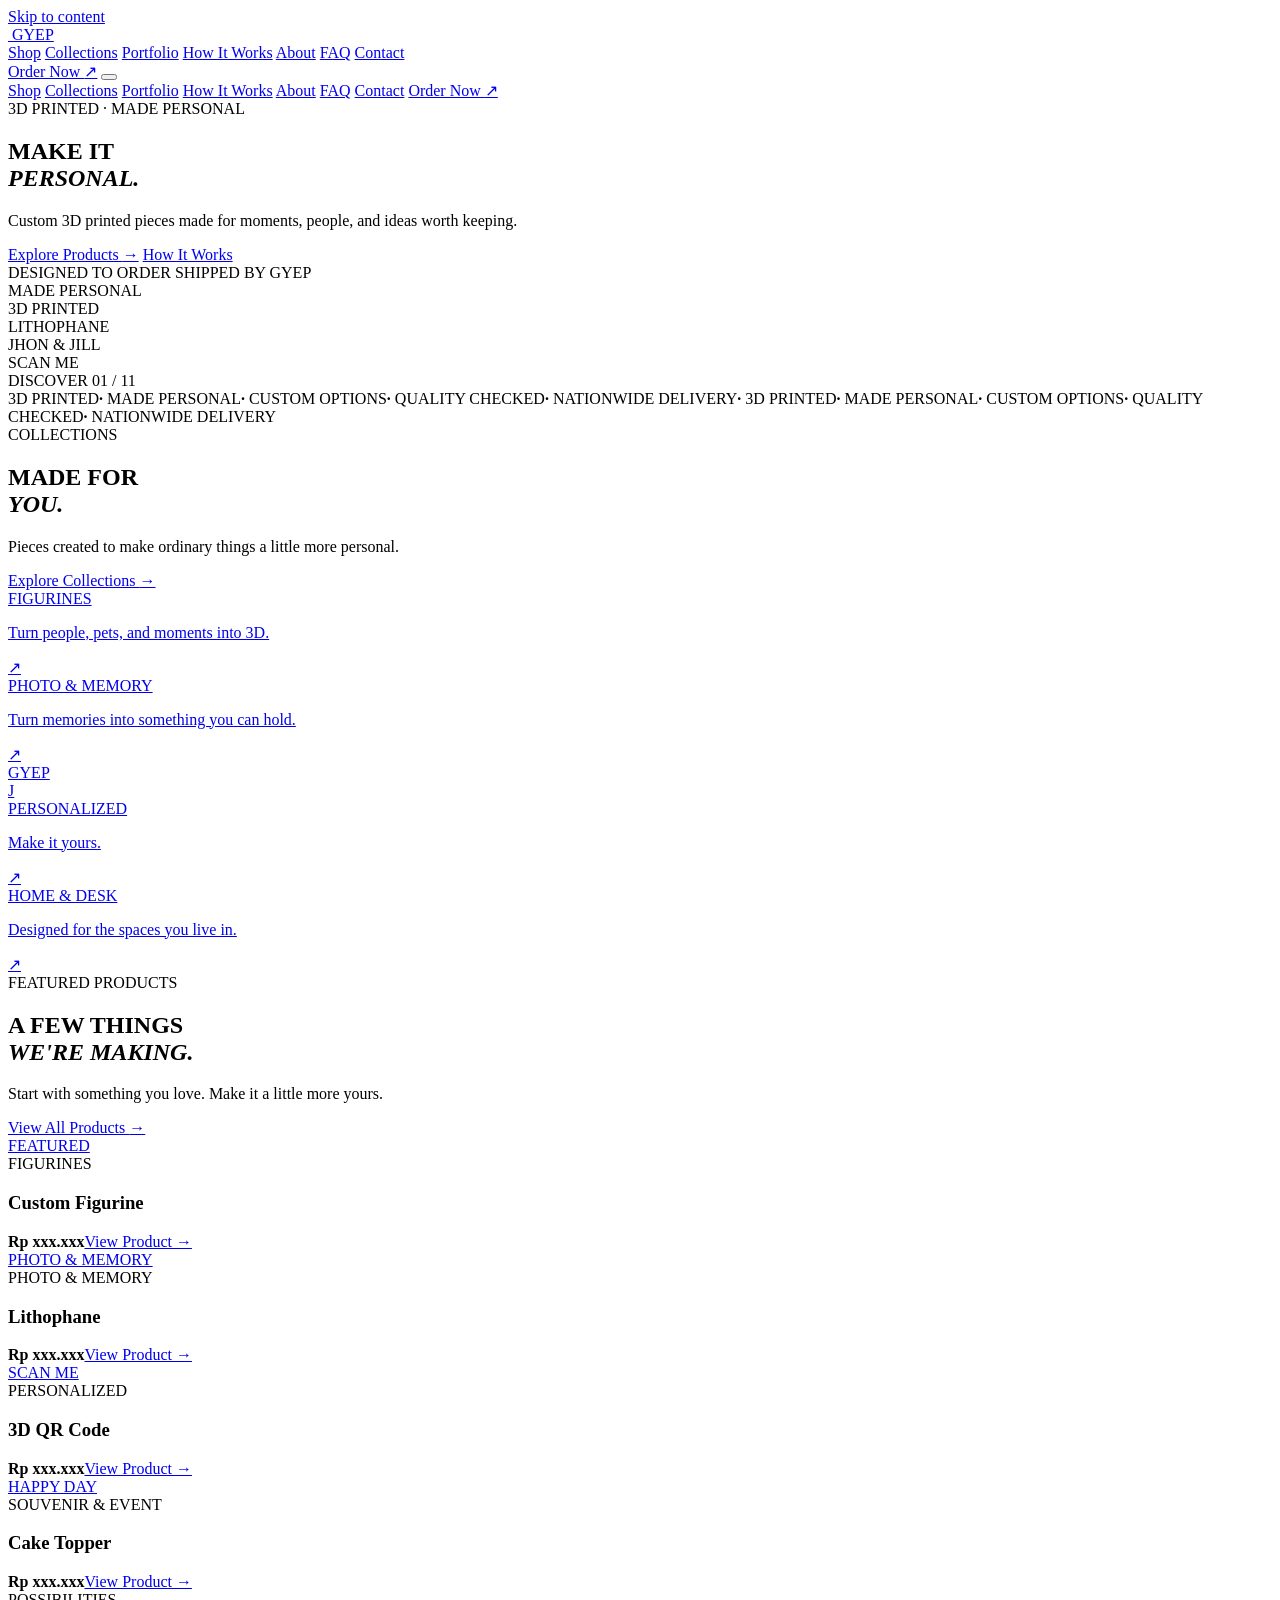
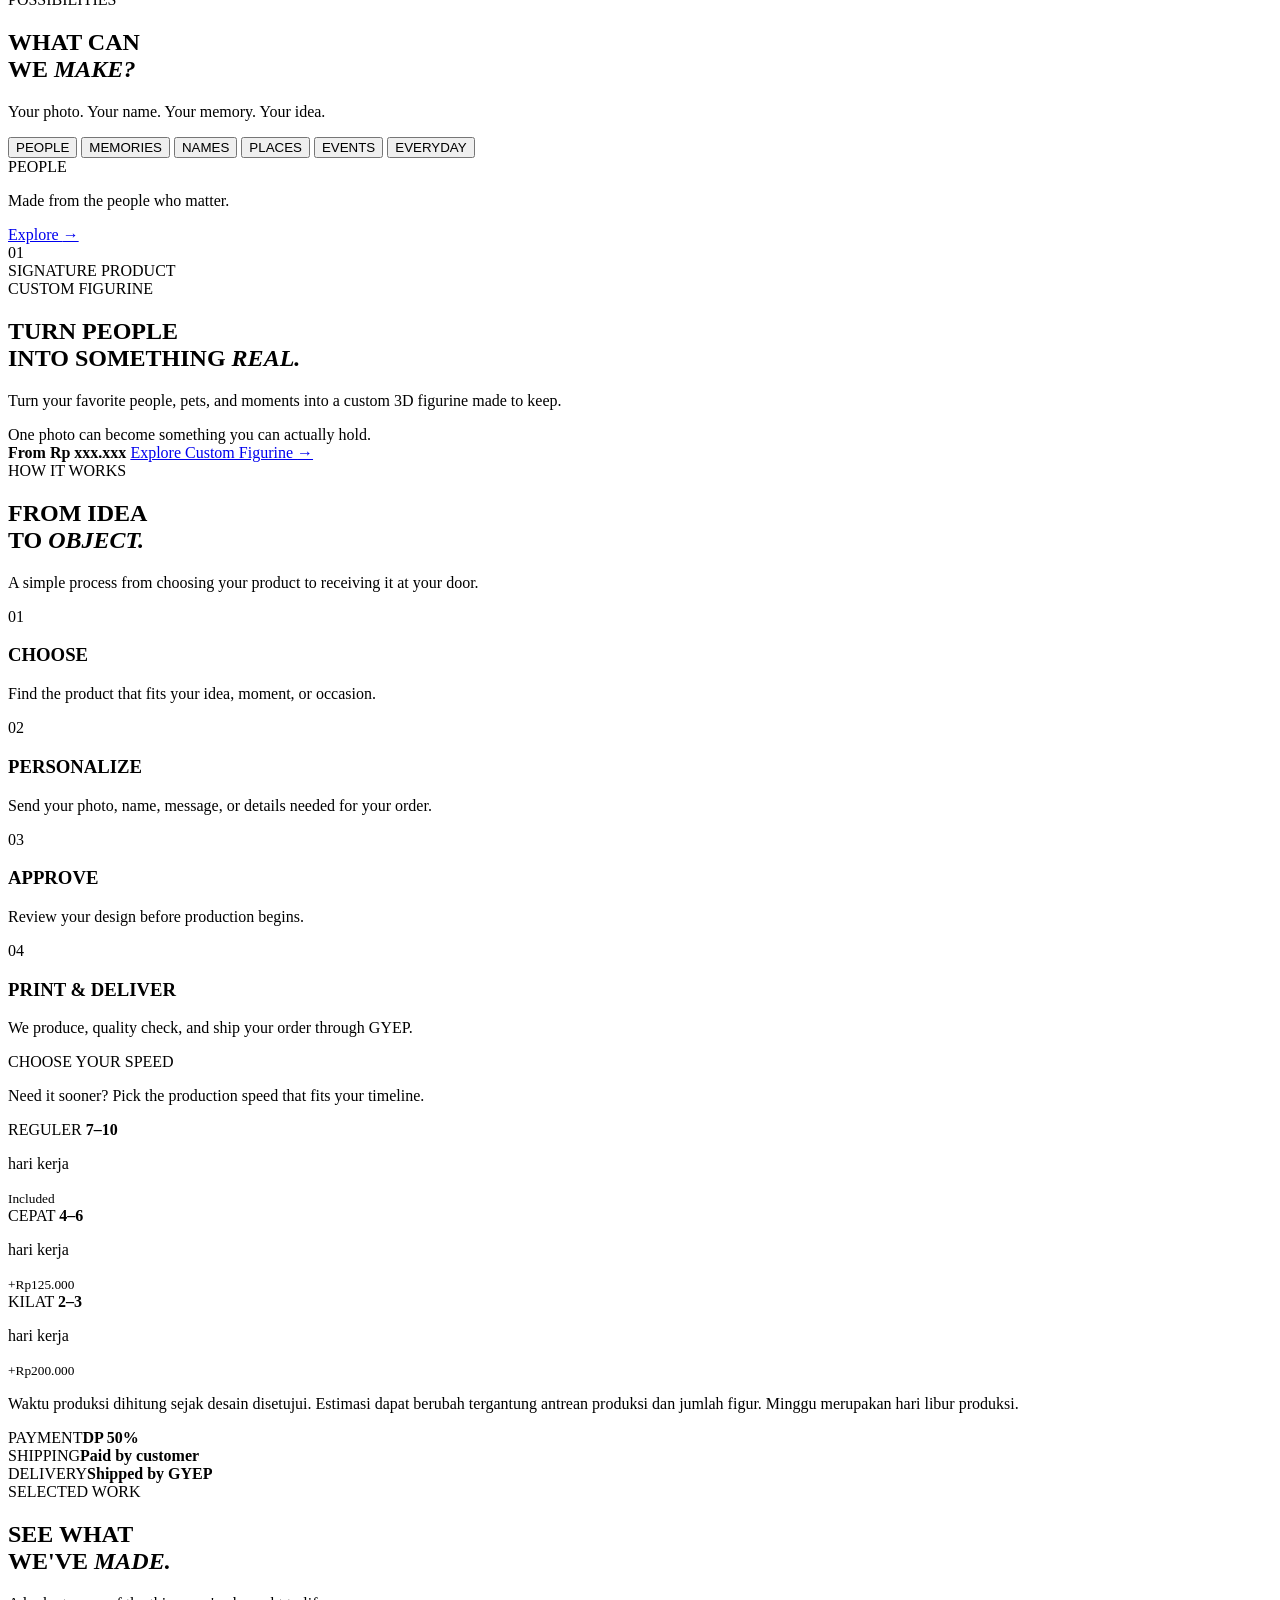
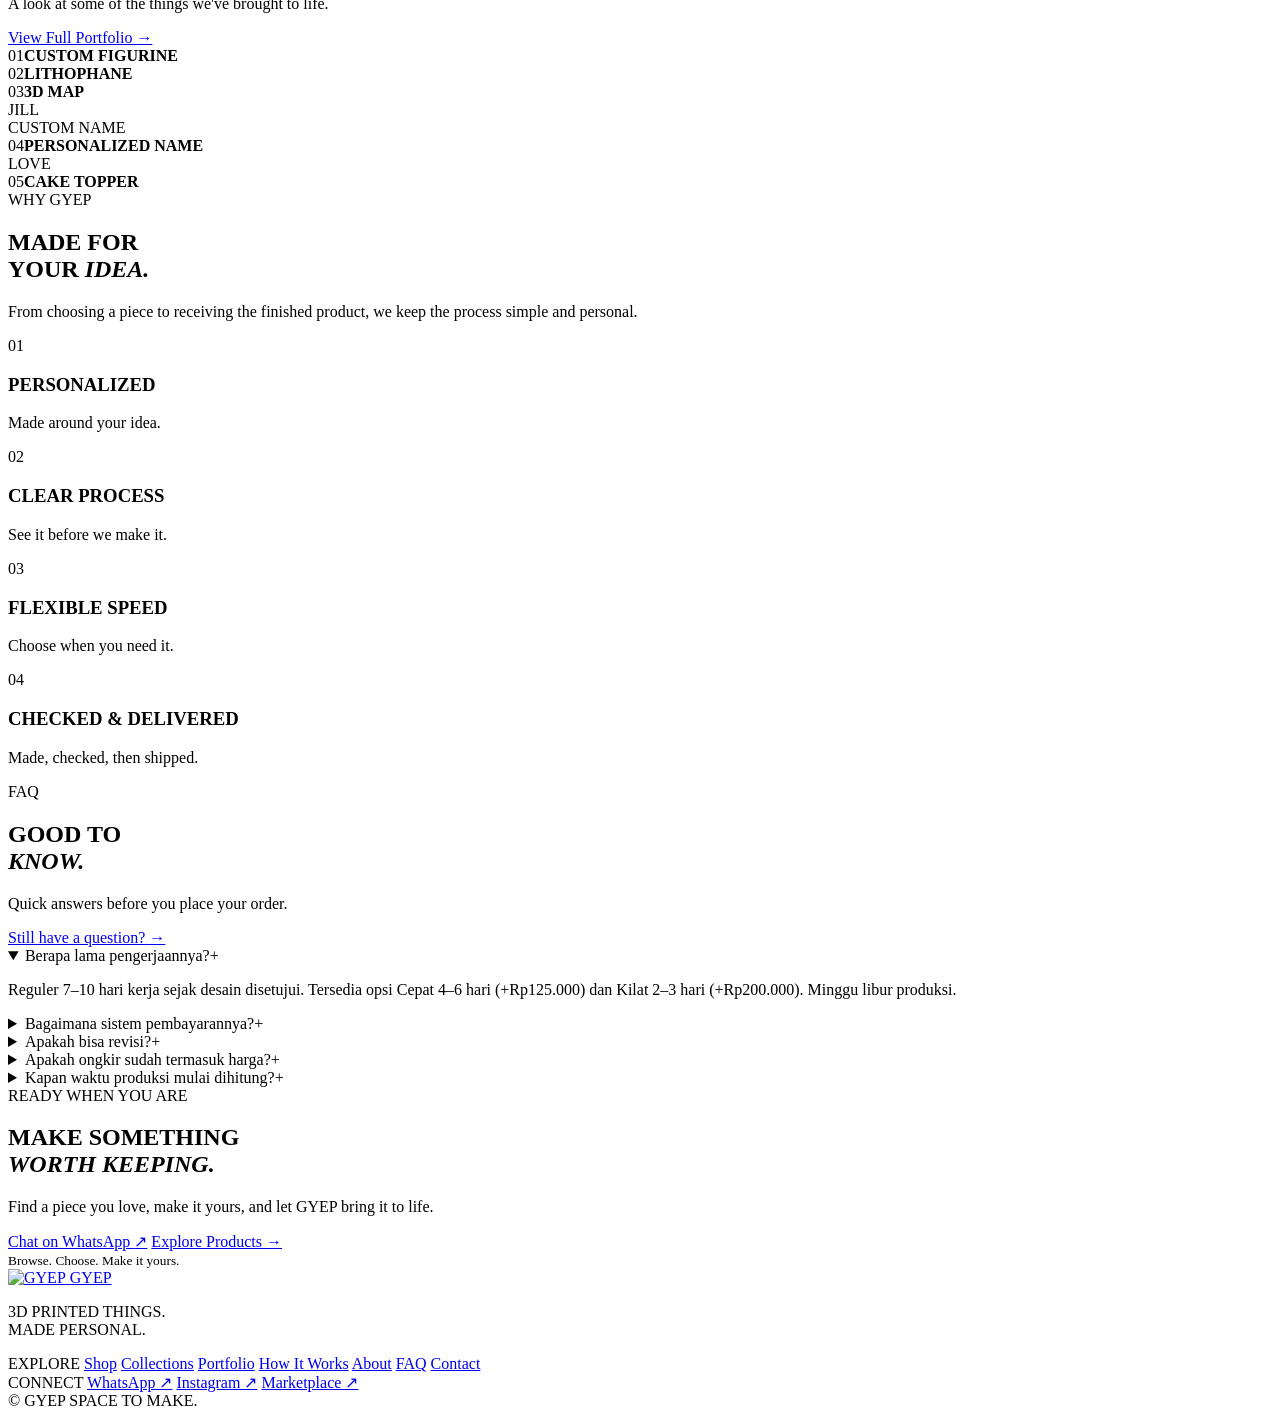
==== index.html @ d45be957 "first upload" ====
<!doctype html>
<html lang="id">
<head>
  <meta charset="utf-8">
  <meta name="viewport" content="width=device-width, initial-scale=1">
  <meta name="theme-color" content="#111111">
  <meta name="robots" content="index,follow">
  <meta name="description" content="GYEP — 3D printed things made personal.">
  <title>GYEP — Make It Personal.</title>
  <link rel="icon" href="assets/logo/gyep-monogram-black.png" type="image/png">

  <link rel="preconnect" href="https://fonts.gstatic.com" crossorigin>
  <link href="https://fonts.googleapis.com/css2?family=DM+Mono:wght@400;500&family=Inter:wght@400;500;600;700&family=Space+Grotesk:wght@500;600;700&display=swap" rel="stylesheet">
  <link rel="stylesheet" href="css/style.css">
</head>
<body>
  <a class="skip-link" href="#main-content">Skip to content</a>
  <header class="site-header" data-header>
    <div class="container nav-wrap">
      <a class="brand" href="index.html" aria-label="GYEP Home">
        <img src="assets/logo/gyep-monogram-black.png" alt="" class="brand-mark" decoding="async">
        <span>GYEP</span>
      </a>
      <nav class="desktop-nav" aria-label="Main navigation">
        <a href="shop.html">Shop</a>
        <a href="index.html#collections">Collections</a>
        <a href="portfolio.html">Portfolio</a>
        <a href="how-it-works.html">How It Works</a>
        <a href="about.html">About</a>
        <a href="faq.html">FAQ</a>
        <a href="contact.html">Contact</a>
      </nav>
      <a class="btn btn-dark btn-nav" href="https://wa.me/6280000000000" target="_blank" rel="noopener">Order Now <span>↗</span></a>
      <button class="menu-toggle" type="button" aria-label="Open menu" aria-expanded="false" aria-controls="mobileMenu" data-menu-toggle>
        <span></span><span></span><span></span>
      </button>
    </div>
    <div class="mobile-menu" id="mobileMenu" data-mobile-menu>
      <a href="shop.html">Shop</a>
      <a href="index.html#collections">Collections</a>
      <a href="portfolio.html">Portfolio</a>
      <a href="how-it-works.html">How It Works</a>
      <a href="about.html">About</a>
      <a href="faq.html">FAQ</a>
      <a href="contact.html">Contact</a>
      <a class="btn btn-dark" href="https://wa.me/6280000000000" target="_blank" rel="noopener">Order Now <span>↗</span></a>
    </div>
  </header>

  <main id="top">
    <section class="hero">
      <div class="container hero-grid">
        <div class="hero-copy reveal">
          <div class="eyebrow">3D PRINTED · MADE PERSONAL</div>
          <h1>MAKE IT<br><em>PERSONAL.</em></h1>
          <p>Custom 3D printed pieces made for moments, people, and ideas worth keeping.</p>
          <div class="hero-actions">
            <a class="btn btn-dark" href="#shop">Explore Products <span>→</span></a>
            <a class="btn btn-outline" href="#how-it-works">How It Works</a>
          </div>
          <div class="hero-meta">
            <span>DESIGNED TO ORDER</span>
            <span class="dot"></span>
            <span>SHIPPED BY GYEP</span>
          </div>
        </div>

        <div class="hero-stage reveal delay-1">
          <div class="hero-note note-a">MADE PERSONAL</div>
          <div class="hero-note note-b">3D PRINTED</div>
          <div class="hero-ring"></div>
          <div class="product-scene scene-hero">
            <div class="scene-shadow"></div>
            <div class="mini-figure mini-figure-main">
              <div class="head"></div><div class="hair"></div>
              <div class="body"></div><div class="arm left"></div><div class="arm right"></div>
              <div class="base"></div>
            </div>
            <div class="litho-card">
              <div class="litho-shape">
                <div class="litho-photo"></div>
              </div>
              <span>LITHOPHANE</span>
            </div>
            <div class="name-plate">
              <span>JHON &amp; JILL</span>
            </div>
            <div class="qr-piece">
              <div class="qr-pattern"></div>
              <span>SCAN ME</span>
            </div>
          </div>
        </div>
      </div>
      <div class="container hero-foot">
        <span>DISCOVER</span>
        <span class="scroll-line"></span>
        <span>01 / 11</span>
      </div>
    </section>

    <section class="ticker" aria-label="GYEP highlights">
      <div class="ticker-track">
        <span>3D PRINTED</span><b>·</b>
        <span>MADE PERSONAL</span><b>·</b>
        <span>CUSTOM OPTIONS</span><b>·</b>
        <span>QUALITY CHECKED</span><b>·</b>
        <span>NATIONWIDE DELIVERY</span><b>·</b>
        <span>3D PRINTED</span><b>·</b>
        <span>MADE PERSONAL</span><b>·</b>
        <span>CUSTOM OPTIONS</span><b>·</b>
        <span>QUALITY CHECKED</span><b>·</b>
        <span>NATIONWIDE DELIVERY</span>
      </div>
    </section>

    <section class="section collections" id="collections">
      <div class="container">
        <div class="section-intro split reveal">
          <div>
            <span class="eyebrow">COLLECTIONS</span>
            <h2>MADE FOR<br><em>YOU.</em></h2>
          </div>
          <div class="intro-right">
            <p>Pieces created to make ordinary things a little more personal.</p>
            <a class="text-link" href="#shop">Explore Collections <span>→</span></a>
          </div>
        </div>

        <div class="collection-grid">
          <a class="collection-card large reveal" href="#shop">
            <div class="collection-art art-figure">
              <div class="figure-row">
                <div class="figure-person person-1"></div>
                <div class="figure-person person-2"></div>
                <div class="figure-person person-3"></div>
              </div>
            </div>
            <div class="card-caption">
              <div>
                <span class="eyebrow">FIGURINES</span>
                <p>Turn people, pets, and moments into 3D.</p>
              </div>
              <span class="round-arrow">↗</span>
            </div>
          </a>

          <a class="collection-card reveal delay-1" href="#shop">
            <div class="collection-art art-memory">
              <div class="memory-frame">
                <div class="sun"></div><div class="mountain"></div><div class="memory-line"></div>
              </div>
            </div>
            <div class="card-caption">
              <div>
                <span class="eyebrow">PHOTO &amp; MEMORY</span>
                <p>Turn memories into something you can hold.</p>
              </div>
              <span class="round-arrow">↗</span>
            </div>
          </a>

          <a class="collection-card reveal delay-2" href="#shop">
            <div class="collection-art art-personalized">
              <div class="personal-object">GYEP</div>
              <div class="personal-object small">J</div>
              <div class="personal-object qr-mini"></div>
            </div>
            <div class="card-caption">
              <div>
                <span class="eyebrow">PERSONALIZED</span>
                <p>Make it yours.</p>
              </div>
              <span class="round-arrow">↗</span>
            </div>
          </a>

          <a class="collection-card reveal delay-3" href="#shop">
            <div class="collection-art art-home">
              <div class="vase"></div>
              <div class="organizer">
                <span></span><span></span><span></span>
              </div>
            </div>
            <div class="card-caption">
              <div>
                <span class="eyebrow">HOME &amp; DESK</span>
                <p>Designed for the spaces you live in.</p>
              </div>
              <span class="round-arrow">↗</span>
            </div>
          </a>
        </div>
      </div>
    </section>

    <section class="section products" id="shop">
      <div class="container">
        <div class="section-intro split reveal">
          <div>
            <span class="eyebrow">FEATURED PRODUCTS</span>
            <h2>A FEW THINGS<br><em>WE'RE MAKING.</em></h2>
          </div>
          <div class="intro-right">
            <p>Start with something you love. Make it a little more yours.</p>
            <a class="text-link" href="#shop">View All Products <span>→</span></a>
          </div>
        </div>

        <div class="product-grid">
          <article class="product-card reveal">
            <a class="product-image product-figure" href="#cta" aria-label="Custom Figurine">
              <span class="badge">FEATURED</span>
              <div class="desk-base"></div>
              <div class="mini-figure mini-figure-card">
                <div class="head"></div><div class="hair"></div><div class="body"></div>
                <div class="arm left"></div><div class="arm right"></div><div class="base"></div>
              </div>
            </a>
            <div class="product-info">
              <span class="eyebrow">FIGURINES</span>
              <h3>Custom Figurine</h3>
              <div class="product-bottom"><strong>Rp xxx.xxx</strong><a href="#cta">View Product →</a></div>
            </div>
          </article>

          <article class="product-card reveal delay-1">
            <a class="product-image product-litho" href="#cta" aria-label="Lithophane">
              <div class="litho-card large-litho">
                <div class="litho-shape"><div class="litho-photo alt"></div></div>
              </div>
              <span class="image-label">PHOTO &amp; MEMORY</span>
            </a>
            <div class="product-info">
              <span class="eyebrow">PHOTO &amp; MEMORY</span>
              <h3>Lithophane</h3>
              <div class="product-bottom"><strong>Rp xxx.xxx</strong><a href="#cta">View Product →</a></div>
            </div>
          </article>

          <article class="product-card reveal delay-2">
            <a class="product-image product-qr" href="#cta" aria-label="3D QR Code">
              <div class="qr-frame">
                <div class="qr-pattern big"></div>
              </div>
              <span class="qr-caption">SCAN ME</span>
            </a>
            <div class="product-info">
              <span class="eyebrow">PERSONALIZED</span>
              <h3>3D QR Code</h3>
              <div class="product-bottom"><strong>Rp xxx.xxx</strong><a href="#cta">View Product →</a></div>
            </div>
          </article>

          <article class="product-card reveal delay-3">
            <a class="product-image product-topper" href="#cta" aria-label="Cake Topper">
              <div class="cake">
                <div class="cake-tier"></div><div class="cake-top"></div>
                <div class="topper-stick"></div><div class="topper-text">HAPPY DAY</div>
              </div>
            </a>
            <div class="product-info">
              <span class="eyebrow">SOUVENIR &amp; EVENT</span>
              <h3>Cake Topper</h3>
              <div class="product-bottom"><strong>Rp xxx.xxx</strong><a href="#cta">View Product →</a></div>
            </div>
          </article>
        </div>
      </div>
    </section>

    <section class="section possibilities">
      <div class="container possibilities-wrap">
        <div class="possibilities-copy reveal">
          <span class="eyebrow">POSSIBILITIES</span>
          <h2>WHAT CAN<br>WE <em>MAKE?</em></h2>
          <p>Your photo. Your name. Your memory. Your idea.</p>
        </div>

        <div class="possibilities-demo reveal delay-1">
          <div class="tab-row" role="tablist">
            <button class="tab is-active" data-key="people">PEOPLE</button>
            <button class="tab" data-key="memories">MEMORIES</button>
            <button class="tab" data-key="names">NAMES</button>
            <button class="tab" data-key="places">PLACES</button>
            <button class="tab" data-key="events">EVENTS</button>
            <button class="tab" data-key="everyday">EVERYDAY</button>
          </div>

          <div class="possibility-card">
            <div class="possibility-art" id="possibilityArt">
              <div class="art-spotlight"></div>
              <div class="possibility-figure" id="possibilityObject"></div>
            </div>
            <div class="possibility-caption">
              <span class="eyebrow" id="possibilityLabel">PEOPLE</span>
              <p id="possibilityText">Made from the people who matter.</p>
              <a class="text-link" href="#shop">Explore <span>→</span></a>
            </div>
          </div>
        </div>
      </div>
    </section>

    <section class="section signature">
      <div class="container signature-grid">
        <div class="signature-art reveal">
          <div class="signature-number">01</div>
          <div class="signature-tag">SIGNATURE PRODUCT</div>
          <div class="signature-figure-wrap">
            <div class="signature-platform"></div>
            <div class="mini-figure mini-figure-signature">
              <div class="head"></div><div class="hair"></div><div class="body"></div>
              <div class="arm left"></div><div class="arm right"></div><div class="base"></div>
            </div>
          </div>
        </div>

        <div class="signature-copy reveal delay-1">
          <span class="eyebrow">CUSTOM FIGURINE</span>
          <h2>TURN PEOPLE<br>INTO SOMETHING <em>REAL.</em></h2>
          <p>Turn your favorite people, pets, and moments into a custom 3D figurine made to keep.</p>
          <span class="signature-quote">One photo can become something you can actually hold.</span>
          <div class="signature-actions">
            <strong>From Rp xxx.xxx</strong>
            <a class="btn btn-dark" href="#cta">Explore Custom Figurine <span>→</span></a>
          </div>
        </div>
      </div>
    </section>

    <section class="section how-it-works" id="how-it-works">
      <div class="container">
        <div class="section-intro reveal">
          <span class="eyebrow">HOW IT WORKS</span>
          <h2>FROM IDEA<br>TO <em>OBJECT.</em></h2>
          <p>A simple process from choosing your product to receiving it at your door.</p>
        </div>

        <div class="steps-grid">
          <article class="step reveal">
            <span class="step-num">01</span>
            <div>
              <h3>CHOOSE</h3>
              <p>Find the product that fits your idea, moment, or occasion.</p>
            </div>
          </article>
          <article class="step reveal delay-1">
            <span class="step-num">02</span>
            <div>
              <h3>PERSONALIZE</h3>
              <p>Send your photo, name, message, or details needed for your order.</p>
            </div>
          </article>
          <article class="step reveal delay-2">
            <span class="step-num">03</span>
            <div>
              <h3>APPROVE</h3>
              <p>Review your design before production begins.</p>
            </div>
          </article>
          <article class="step reveal delay-3">
            <span class="step-num">04</span>
            <div>
              <h3>PRINT &amp; DELIVER</h3>
              <p>We produce, quality check, and ship your order through GYEP.</p>
            </div>
          </article>
        </div>

        <div class="speed-section reveal">
          <div class="speed-heading">
            <span class="eyebrow">CHOOSE YOUR SPEED</span>
            <p>Need it sooner? Pick the production speed that fits your timeline.</p>
          </div>
          <div class="speed-grid">
            <article class="speed-card">
              <span class="eyebrow">REGULER</span>
              <strong>7–10</strong>
              <p>hari kerja</p>
              <small>Included</small>
            </article>
            <article class="speed-card featured">
              <span class="eyebrow">CEPAT</span>
              <strong>4–6</strong>
              <p>hari kerja</p>
              <small>+Rp125.000</small>
            </article>
            <article class="speed-card">
              <span class="eyebrow">KILAT</span>
              <strong>2–3</strong>
              <p>hari kerja</p>
              <small>+Rp200.000</small>
            </article>
          </div>
          <p class="speed-note">Waktu produksi dihitung sejak desain disetujui. Estimasi dapat berubah tergantung antrean produksi dan jumlah figur. Minggu merupakan hari libur produksi.</p>
        </div>

        <div class="mini-rules reveal">
          <div><span>PAYMENT</span><strong>DP 50%</strong></div>
          <div><span>SHIPPING</span><strong>Paid by customer</strong></div>
          <div><span>DELIVERY</span><strong>Shipped by GYEP</strong></div>
        </div>
      </div>
    </section>

    <section class="section portfolio" id="portfolio">
      <div class="container">
        <div class="section-intro split reveal">
          <div>
            <span class="eyebrow">SELECTED WORK</span>
            <h2>SEE WHAT<br>WE'VE <em>MADE.</em></h2>
          </div>
          <div class="intro-right">
            <p>A look at some of the things we've brought to life.</p>
            <a class="text-link" href="portfolio.html">View Full Portfolio <span>→</span></a>
          </div>
        </div>

        <div class="portfolio-grid">
          <div class="portfolio-item tall reveal">
            <div class="portfolio-art portfolio-01">
              <div class="portfolio-figurines"><span></span><span></span><span></span></div>
            </div>
            <div class="portfolio-caption"><span>01</span><strong>CUSTOM FIGURINE</strong></div>
          </div>
          <div class="portfolio-item reveal delay-1">
            <div class="portfolio-art portfolio-02"><div class="litho-card portfolio-litho"><div class="litho-shape"><div class="litho-photo"></div></div></div></div>
            <div class="portfolio-caption"><span>02</span><strong>LITHOPHANE</strong></div>
          </div>
          <div class="portfolio-item reveal delay-2">
            <div class="portfolio-art portfolio-03"><div class="map-shape"><div class="map-pin"></div></div></div>
            <div class="portfolio-caption"><span>03</span><strong>3D MAP</strong></div>
          </div>
          <div class="portfolio-item reveal delay-1">
            <div class="portfolio-art portfolio-04"><div class="name-block">JILL</div><div class="mini-plaque">CUSTOM NAME</div></div>
            <div class="portfolio-caption"><span>04</span><strong>PERSONALIZED NAME</strong></div>
          </div>
          <div class="portfolio-item reveal delay-2">
            <div class="portfolio-art portfolio-05"><div class="cake mini"><div class="cake-tier"></div><div class="cake-top"></div><div class="topper-stick"></div><div class="topper-text">LOVE</div></div></div>
            <div class="portfolio-caption"><span>05</span><strong>CAKE TOPPER</strong></div>
          </div>
        </div>
      </div>
    </section>

    <section class="section why" id="why-gyep">
      <div class="container">
        <div class="section-intro reveal">
          <span class="eyebrow">WHY GYEP</span>
          <h2>MADE FOR<br>YOUR <em>IDEA.</em></h2>
          <p>From choosing a piece to receiving the finished product, we keep the process simple and personal.</p>
        </div>

        <div class="why-grid">
          <article class="why-card reveal"><span>01</span><h3>PERSONALIZED</h3><p>Made around your idea.</p></article>
          <article class="why-card reveal delay-1"><span>02</span><h3>CLEAR PROCESS</h3><p>See it before we make it.</p></article>
          <article class="why-card reveal delay-2"><span>03</span><h3>FLEXIBLE SPEED</h3><p>Choose when you need it.</p></article>
          <article class="why-card reveal delay-3"><span>04</span><h3>CHECKED &amp; DELIVERED</h3><p>Made, checked, then shipped.</p></article>
        </div>
      </div>
    </section>

    <section class="section faq" id="faq">
      <div class="container faq-grid">
        <div class="faq-intro reveal">
          <span class="eyebrow">FAQ</span>
          <h2>GOOD TO<br><em>KNOW.</em></h2>
          <p>Quick answers before you place your order.</p>
          <a class="text-link" href="#cta">Still have a question? <span>→</span></a>
        </div>

        <div class="faq-list reveal delay-1">
          <details open>
            <summary>Berapa lama pengerjaannya?<span>+</span></summary>
            <p>Reguler 7–10 hari kerja sejak desain disetujui. Tersedia opsi Cepat 4–6 hari (+Rp125.000) dan Kilat 2–3 hari (+Rp200.000). Minggu libur produksi.</p>
          </details>
          <details>
            <summary>Bagaimana sistem pembayarannya?<span>+</span></summary>
            <p>DP 50% dibayarkan di awal untuk memulai proses produksi. Pelunasan 50% mengikuti konfirmasi GYEP.</p>
          </details>
          <details>
            <summary>Apakah bisa revisi?<span>+</span></summary>
            <p>Revisi dilakukan pada tahap preview desain sebelum masuk produksi. Perubahan setelah approval dapat dikenakan biaya tambahan.</p>
          </details>
          <details>
            <summary>Apakah ongkir sudah termasuk harga?<span>+</span></summary>
            <p>Belum. Ongkir ditanggung customer dan mengikuti pilihan pengiriman saat pemesanan.</p>
          </details>
          <details>
            <summary>Kapan waktu produksi mulai dihitung?<span>+</span></summary>
            <p>Waktu produksi mulai dihitung setelah desain disetujui.</p>
          </details>
        </div>
      </div>
    </section>

    <section class="final-cta" id="cta">
      <div class="container cta-inner reveal">
        <span class="eyebrow">READY WHEN YOU ARE</span>
        <h2>MAKE SOMETHING<br><em>WORTH KEEPING.</em></h2>
        <p>Find a piece you love, make it yours, and let GYEP bring it to life.</p>
        <div class="hero-actions center">
          <a class="btn btn-light" href="https://wa.me/6280000000000" target="_blank" rel="noopener">Chat on WhatsApp <span>↗</span></a>
          <a class="btn btn-ghost" href="#shop">Explore Products <span>→</span></a>
        </div>
        <small>Browse. Choose. Make it yours.</small>
      </div>
    </section>
  </main>
  <footer class="site-footer">
    <div class="container footer-grid">
      <div class="footer-brand-block">
        <a class="footer-logo" href="index.html" aria-label="GYEP Home">
          <img src="assets/logo/gyep-monogram-white.png" alt="GYEP" class="footer-mark" decoding="async">
          <span class="brand-word">GYEP</span>
        </a>
        <p>3D PRINTED THINGS.<br>MADE PERSONAL.</p>
      </div>
      <div>
        <span class="eyebrow">EXPLORE</span>
        <a href="shop.html">Shop</a>
        <a href="index.html#collections">Collections</a>
        <a href="portfolio.html">Portfolio</a>
        <a href="how-it-works.html">How It Works</a>
        <a href="about.html">About</a>
        <a href="faq.html">FAQ</a>
        <a href="contact.html">Contact</a>
      </div>
      <div>
        <span class="eyebrow">CONNECT</span>
        <a href="https://wa.me/6280000000000" target="_blank" rel="noopener">WhatsApp ↗</a>
        <a href="contact.html#connect">Instagram ↗</a>
        <a href="contact.html#connect">Marketplace ↗</a>
      </div>
    </div>
    <div class="container footer-bottom">
      <span>© <span data-year></span> GYEP</span>
      <span>SPACE TO MAKE.</span>
    </div>
  </footer>

  <script src="js/main.js"></script>
</body>
</html>
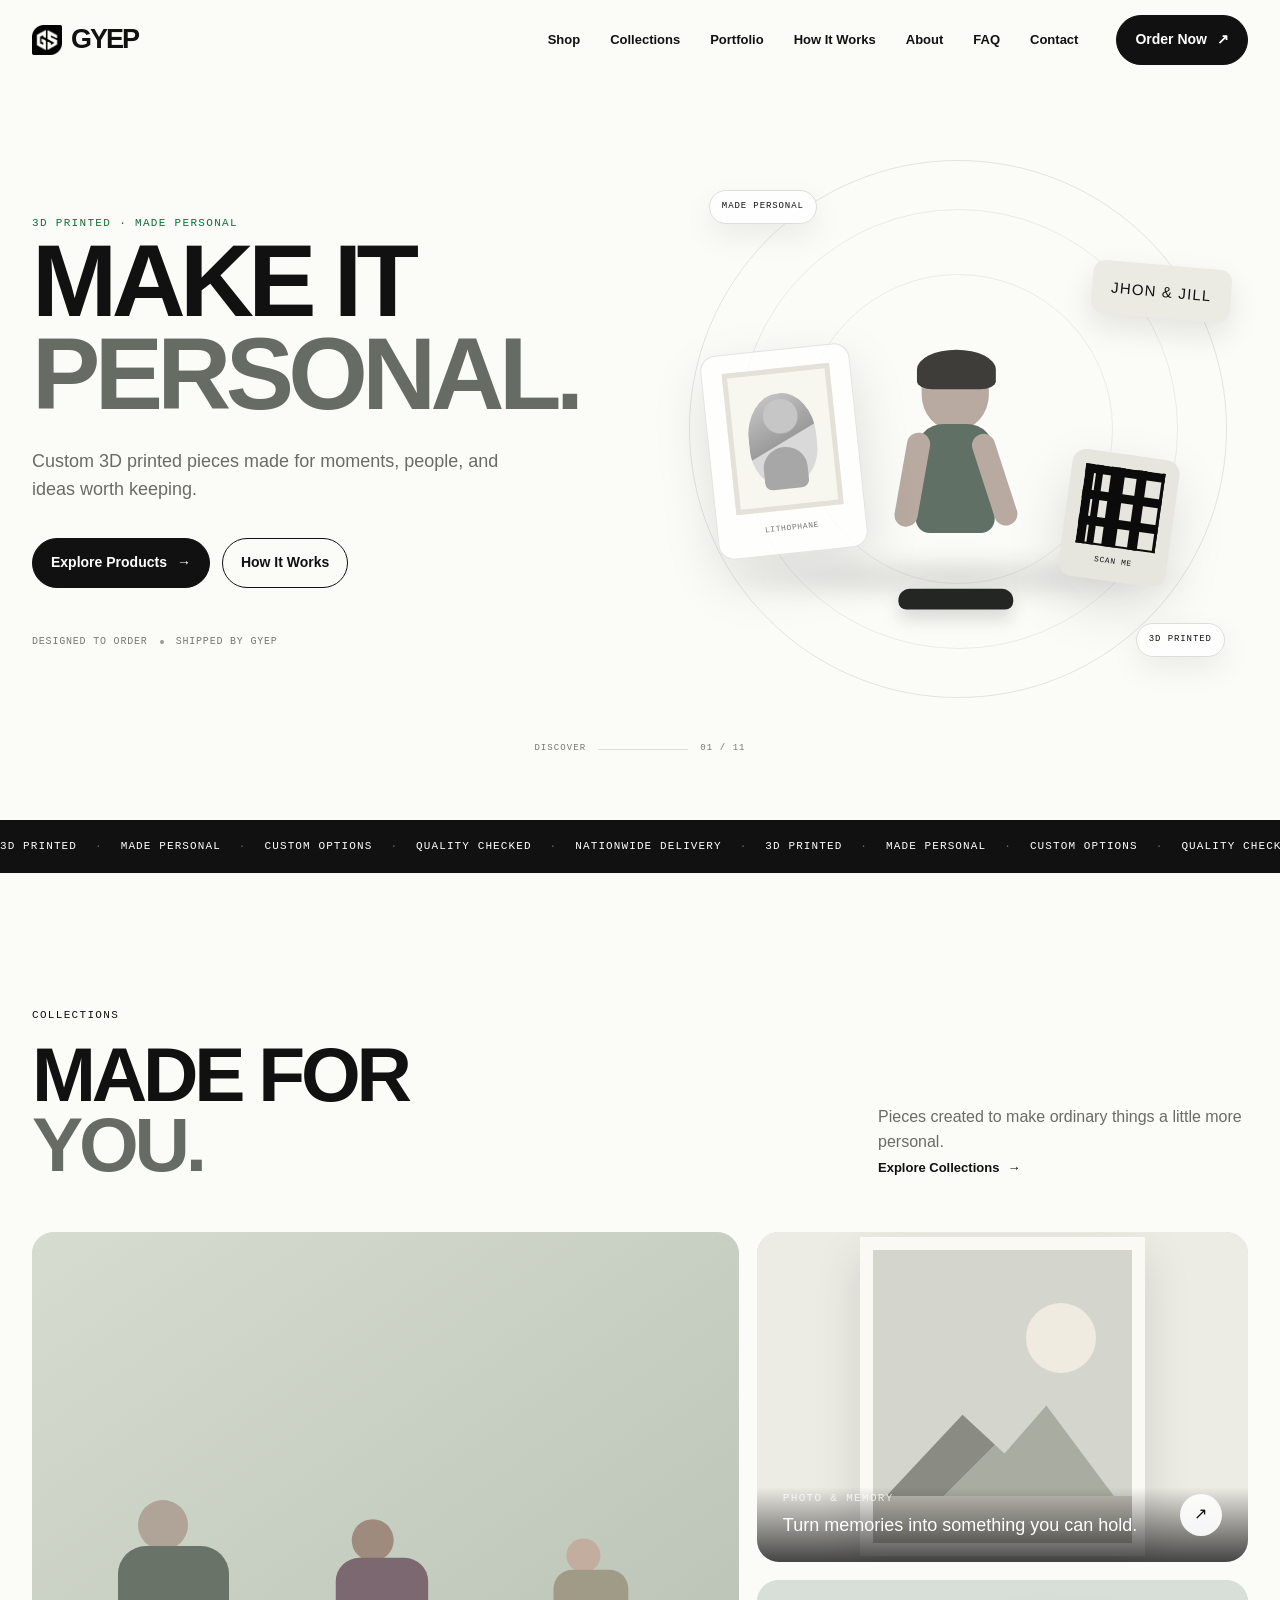
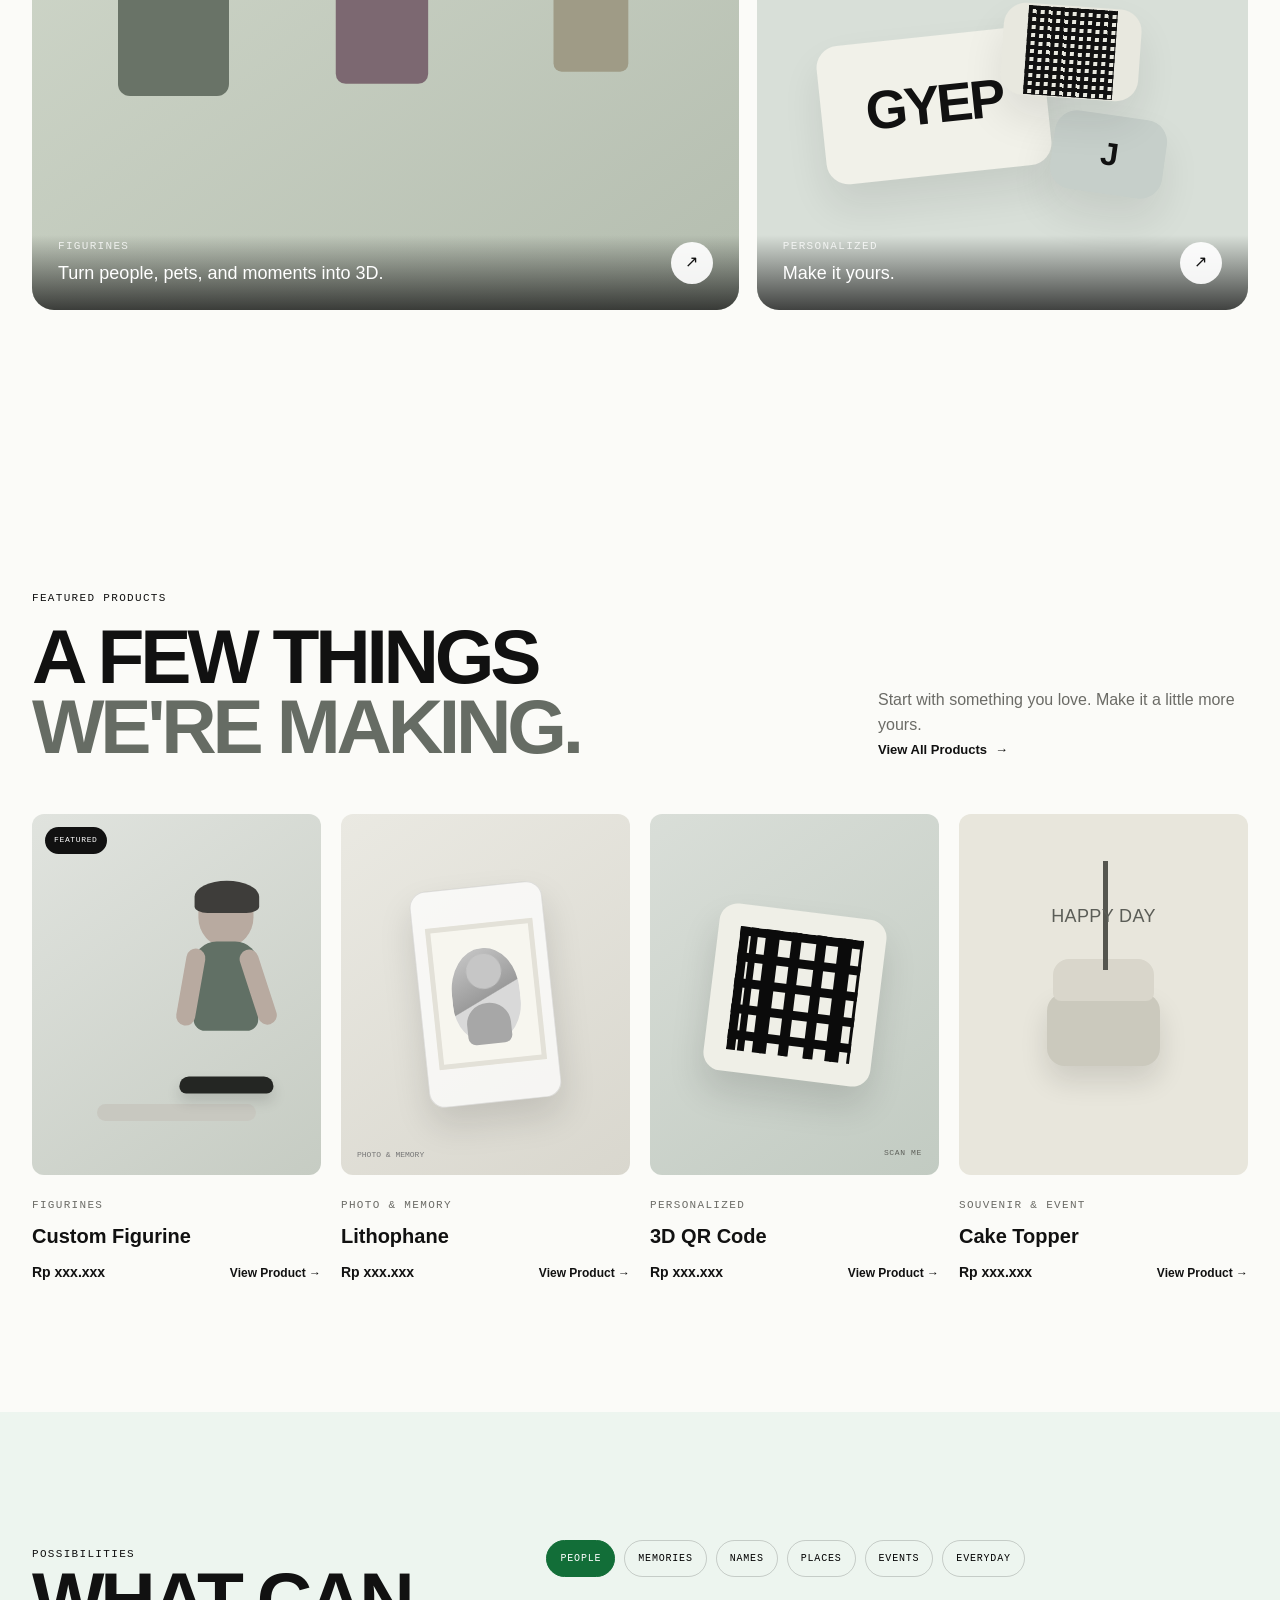
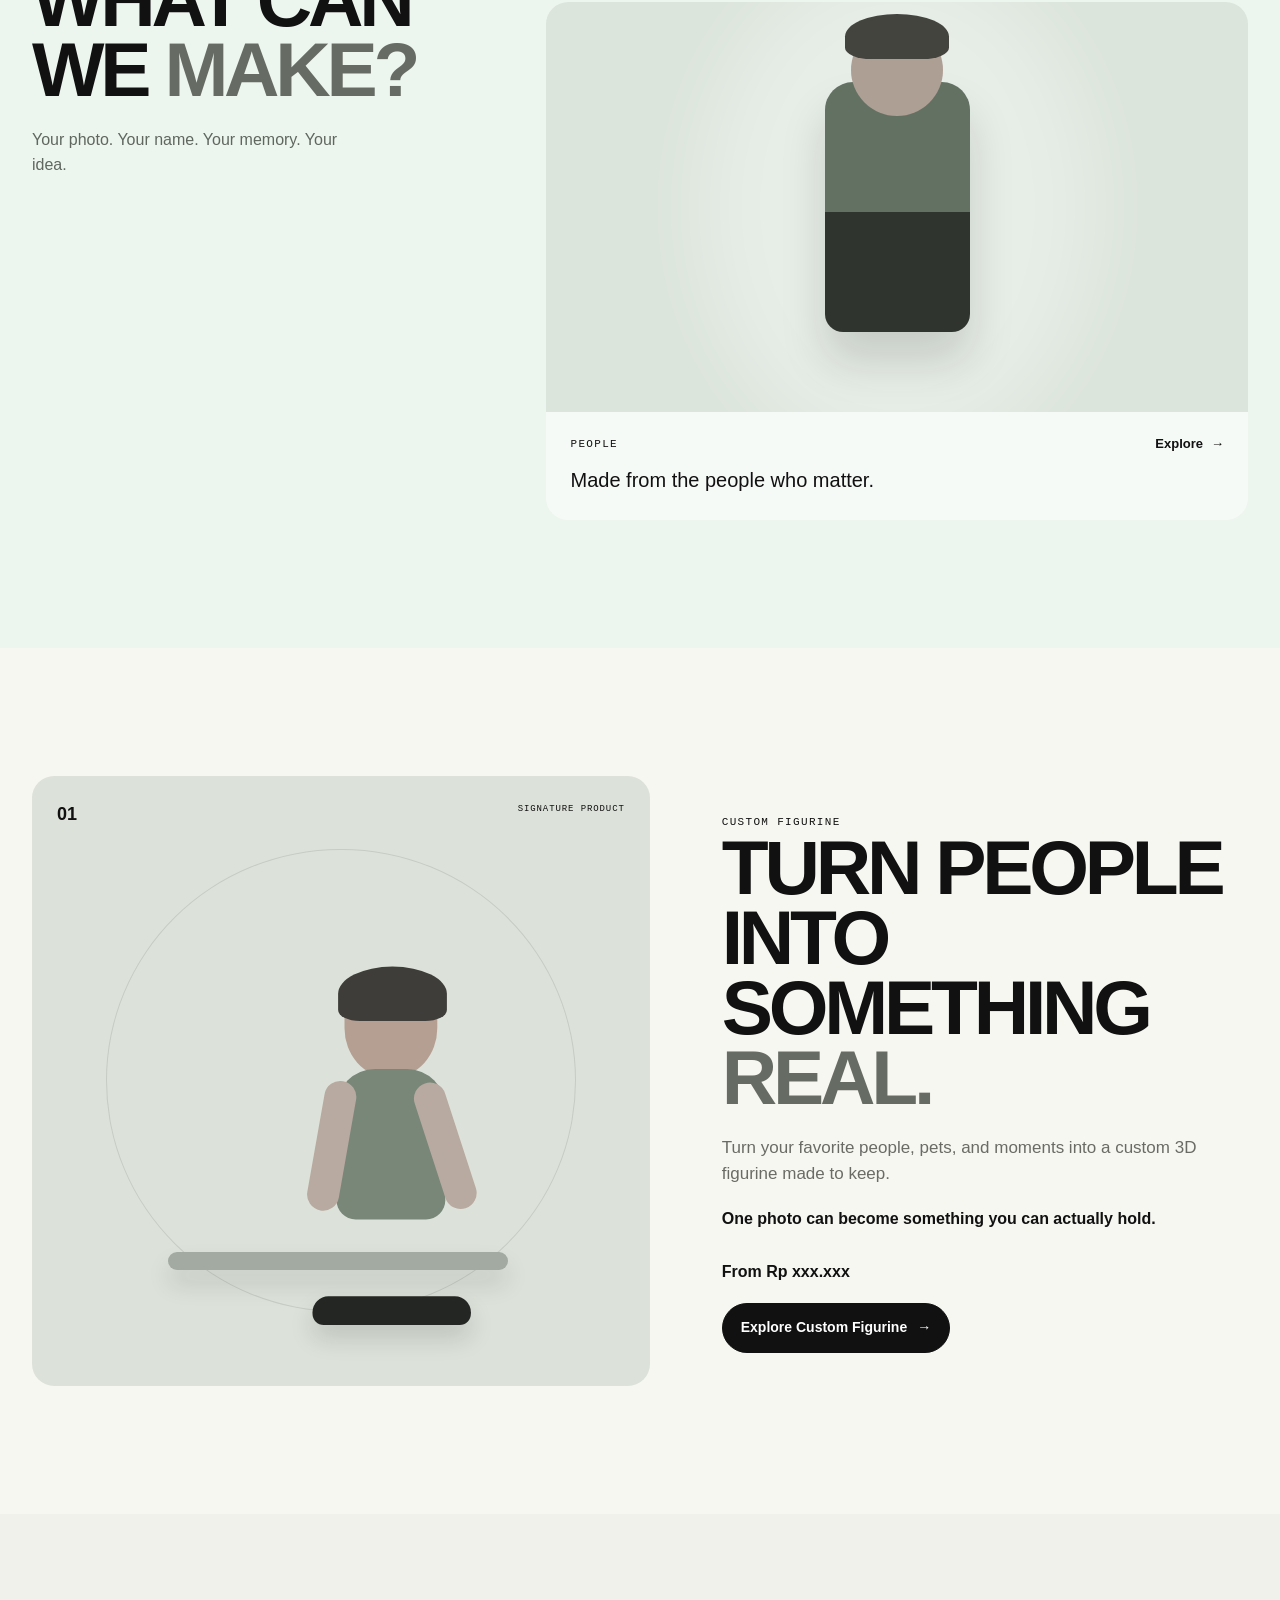
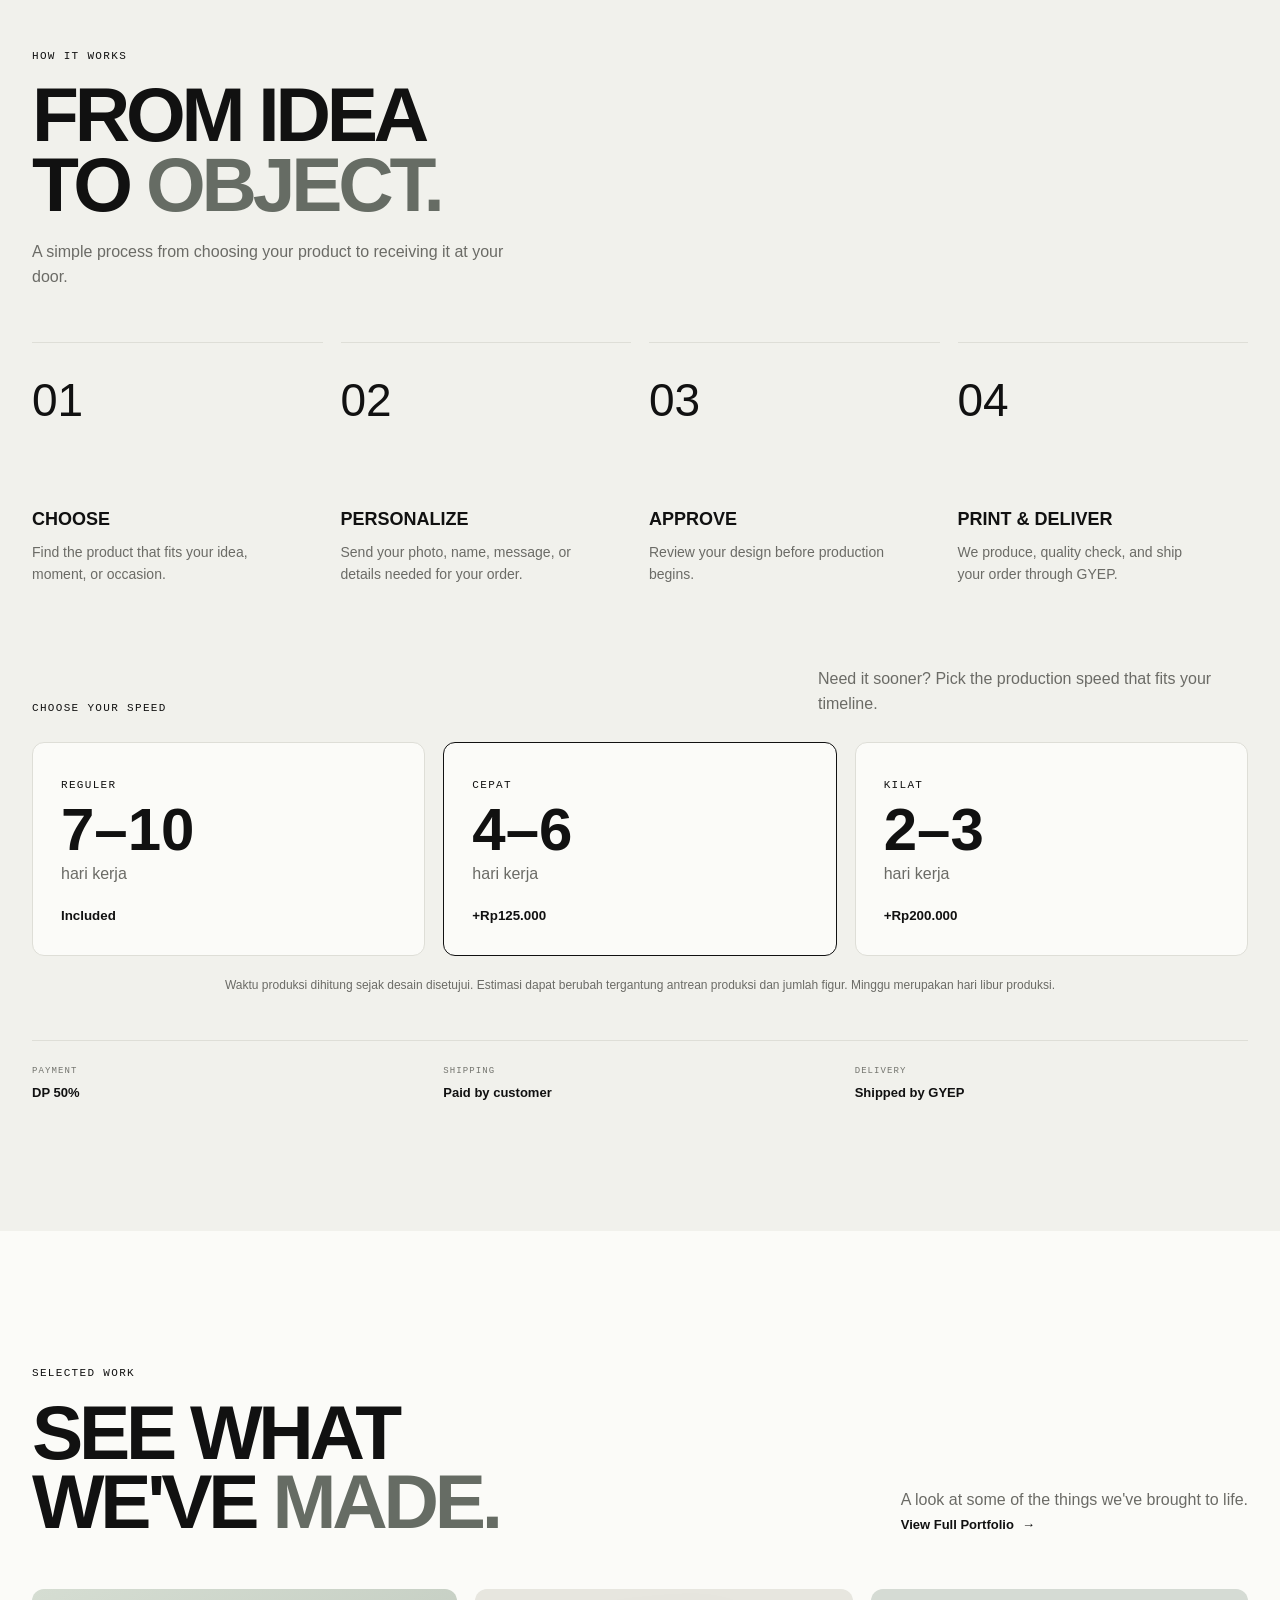
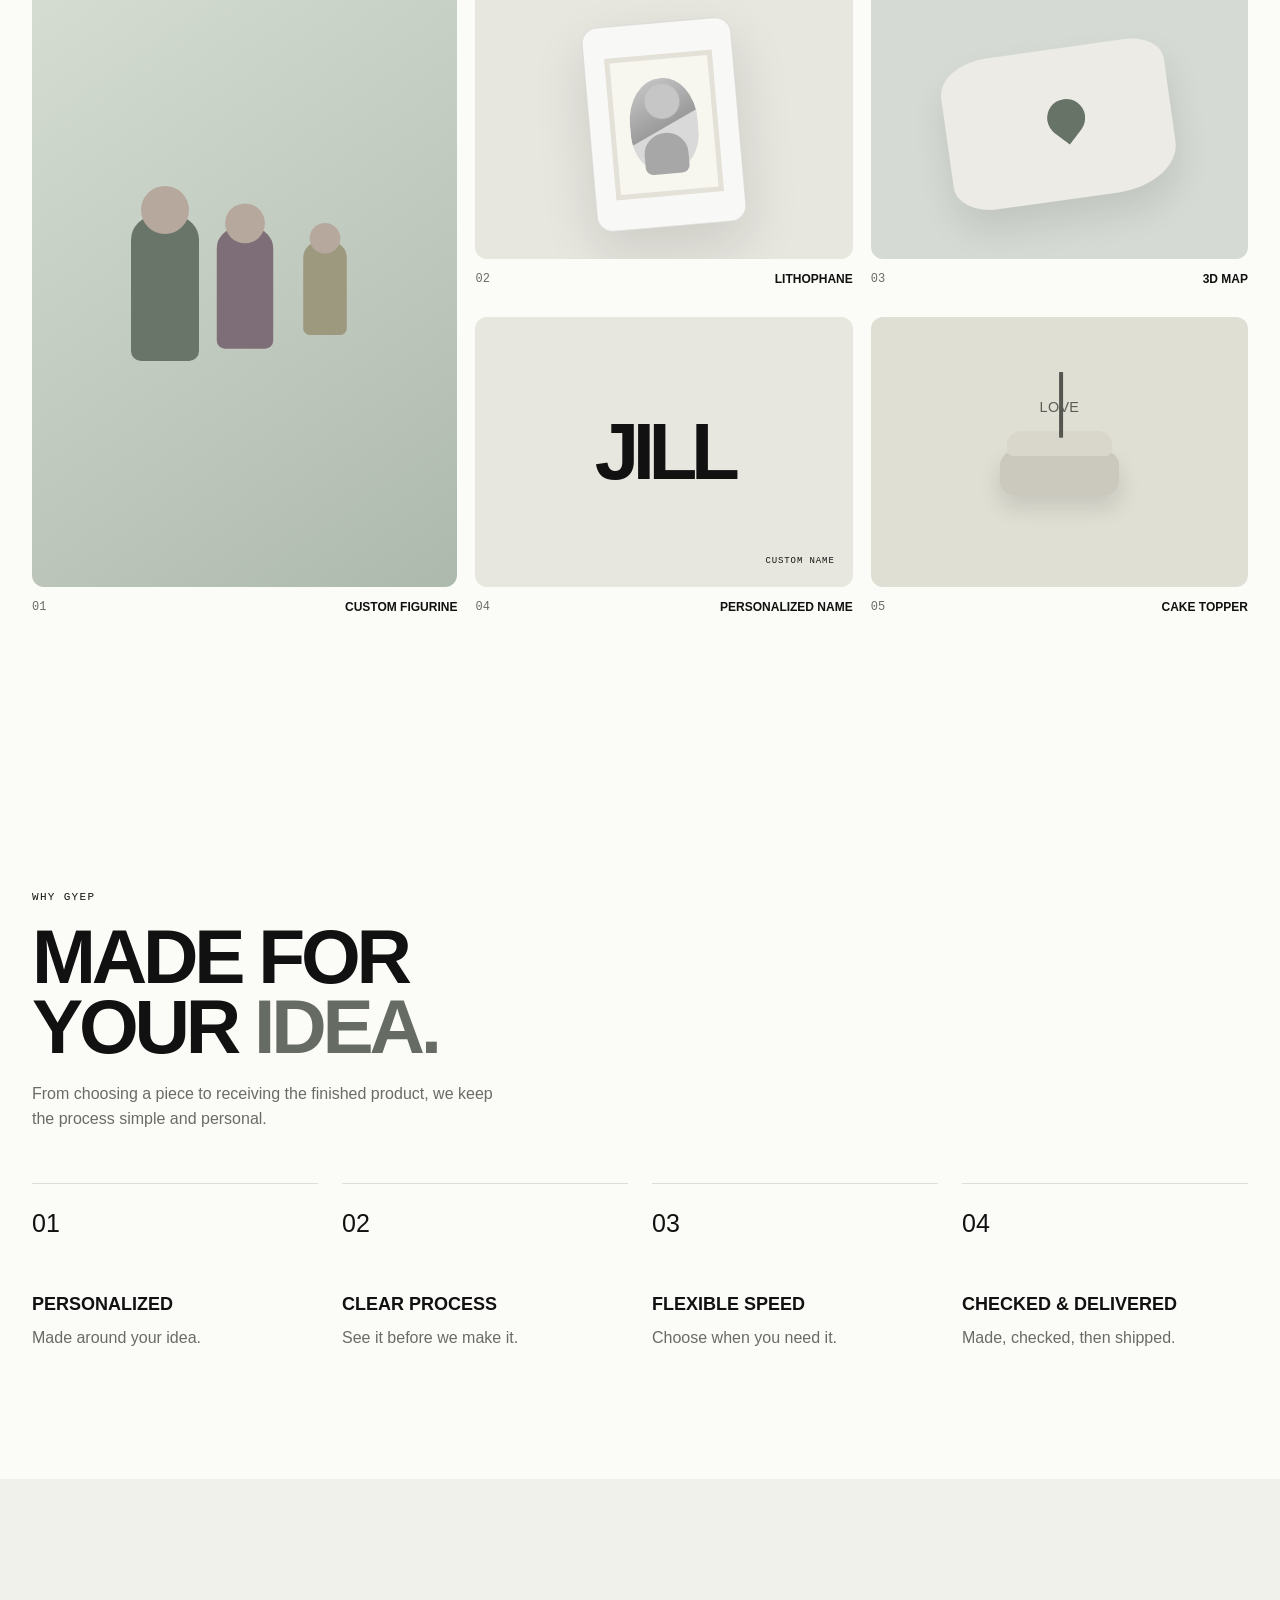
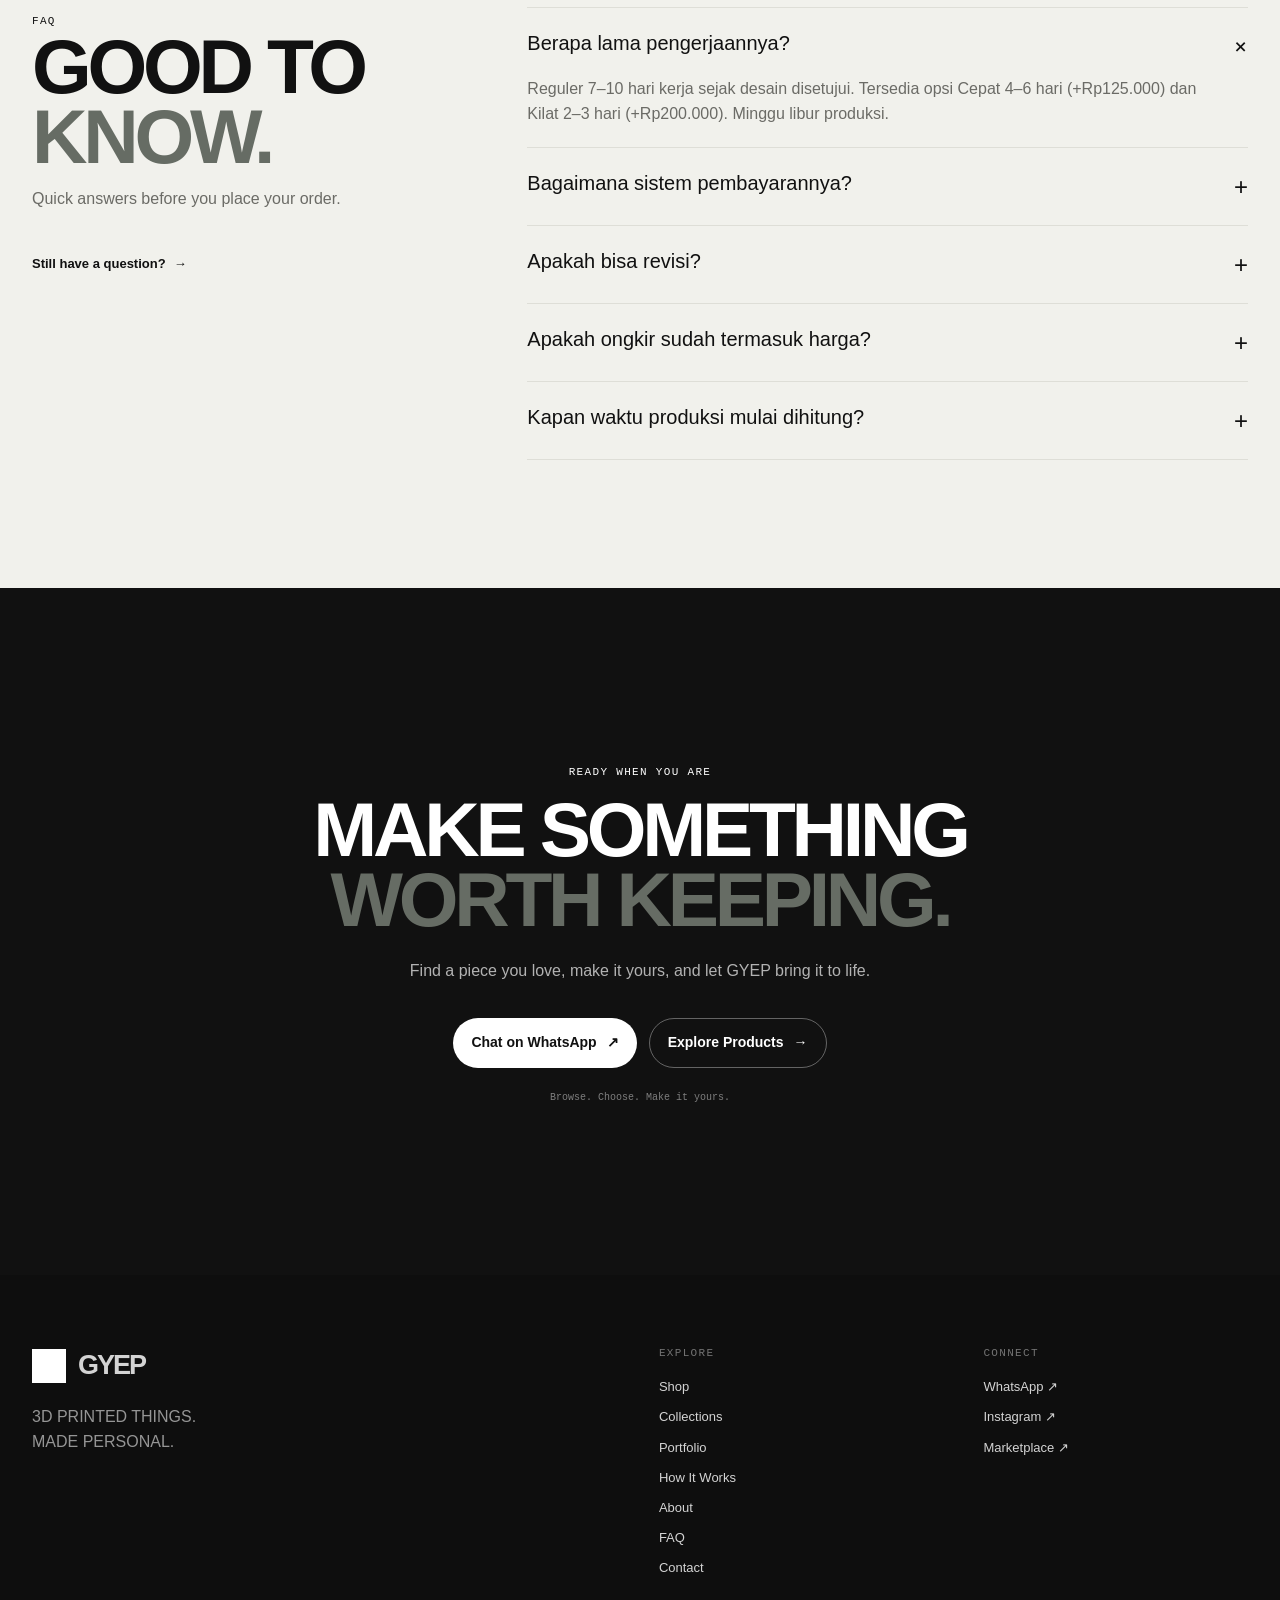
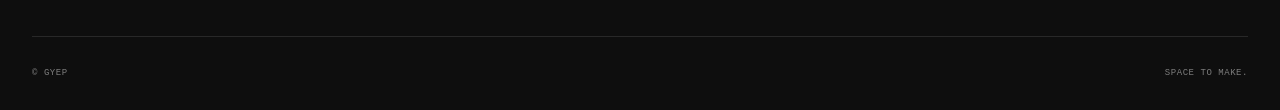
==== commit 28b38b58: "Update index.html" ====
--- a/index.html
+++ b/index.html
@@ -6,7 +6,7 @@
   <meta name="theme-color" content="#111111">
   <meta name="robots" content="index,follow">
   <meta name="description" content="GYEP — 3D printed things made personal.">
-  <title>GYEP — Make It Personal.</title>
+  <title>GYEP - Make It Personal.</title>
   <link rel="icon" href="assets/logo/gyep-monogram-black.png" type="image/png">
 
   <link rel="preconnect" href="https://fonts.gstatic.com" crossorigin>
--- a/css/style.css
+++ b/css/style.css
@@ -0,0 +1,904 @@
+:root {
+  --gyep-primary: #111111;
+  --gyep-secondary: #edf5ef;
+  --gyep-green: #126E38;
+  --gyep-green-dark: #0D4D29;
+  --black: #111111;
+  --white: #ffffff;
+  --paper: #fbfbf8;
+  --surface: #f1f1ec;
+  --muted: #6b6b66;
+  --line: #deded7;
+  --accent: #d9e6d8;
+  --container: 1280px;
+  --radius: 22px;
+  --radius-sm: 12px;
+  --shadow: 0 22px 55px rgba(17,17,17,.12);
+  --body: "Inter", sans-serif;
+  --display: "Space Grotesk", sans-serif;
+  --mono: "DM Mono", monospace;
+}
+
+* { box-sizing: border-box; }
+html { scroll-behavior: smooth; }
+body {
+  margin: 0;
+  color: var(--black);
+  background: var(--paper);
+  font-family: var(--body);
+  line-height: 1.55;
+  -webkit-font-smoothing: antialiased;
+}
+a { color: inherit; text-decoration: none; }
+button { font: inherit; }
+.container { width: min(calc(100% - 64px), var(--container)); margin-inline: auto; }
+
+.eyebrow {
+  display: inline-block;
+  margin: 0;
+  font-family: var(--mono);
+  font-size: 11px;
+  font-weight: 500;
+  letter-spacing: .12em;
+  text-transform: uppercase;
+}
+h1, h2, h3 { margin: 0; font-family: var(--display); }
+h1, h2 { letter-spacing: -.055em; line-height: .91; }
+h1 { font-size: clamp(64px, 8vw, 108px); }
+h2 { font-size: clamp(50px, 6vw, 78px); }
+em { font-style: normal; color: #666c64; }
+
+.btn {
+  min-height: 50px;
+  padding: 13px 18px;
+  border-radius: 999px;
+  display: inline-flex;
+  align-items: center;
+  justify-content: center;
+  gap: 10px;
+  font-weight: 700;
+  font-size: 14px;
+  transition: transform .18s ease, background .18s ease, color .18s ease, border-color .18s ease;
+}
+.btn:hover { transform: translateY(-2px); }
+.btn span, .text-link span { transition: transform .18s ease; }
+.btn:hover span, .text-link:hover span { transform: translateX(4px); }
+.btn-dark { color: var(--white); background: var(--black); border: 1px solid var(--black); }
+.btn-dark:hover { background: var(--gyep-green); }
+.btn-outline { border: 1px solid var(--black); }
+.btn-light { color: var(--black); background: var(--white); }
+.btn-ghost { color: var(--white); border: 1px solid rgba(255,255,255,.35); }
+.btn-ghost:hover { background: rgba(255,255,255,.09); }
+
+.text-link {
+  display: inline-flex;
+  align-items: center;
+  gap: 8px;
+  font-size: 13px;
+  font-weight: 700;
+}
+
+
+.brand {
+  display: inline-flex;
+  align-items: center;
+  gap: 9px;
+}
+.brand-mark {
+  width: 30px;
+  height: 30px;
+  object-fit: contain;
+  flex: 0 0 auto;
+}
+.brand span {
+  display: inline-block;
+}
+.brand:hover .brand-mark {
+  transform: rotate(2deg);
+}
+.brand-mark {
+  transition: transform .2s ease;
+}
+.footer-logo {
+  display: inline-flex;
+  align-items: center;
+  gap: 12px;
+}
+.footer-mark {
+  width: 34px;
+  height: 34px;
+  object-fit: contain;
+}
+.brand-word {
+  font-family: var(--display);
+  font-size: 27px;
+  font-weight: 700;
+  letter-spacing: -.075em;
+}
+
+/* Header */
+.site-header {
+  position: fixed;
+  inset: 0 0 auto;
+  z-index: 1000;
+  transition: background .25s ease, border-color .25s ease, backdrop-filter .25s ease;
+}
+.site-header.scrolled {
+  background: rgba(251,251,248,.86);
+  backdrop-filter: blur(14px);
+  border-bottom: 1px solid rgba(222,222,215,.9);
+}
+.nav-wrap {
+  min-height: 80px;
+  display: flex;
+  align-items: center;
+  gap: 24px;
+}
+.brand {
+  font-family: var(--display);
+  font-weight: 700;
+  font-size: 27px;
+  letter-spacing: -.075em;
+}
+.desktop-nav {
+  display: flex;
+  gap: 30px;
+  margin-left: auto;
+  margin-right: 14px;
+}
+.desktop-nav a { font-size: 13px; font-weight: 600; }
+.desktop-nav a:hover { opacity: .55; }
+.menu-toggle {
+  display: none;
+  width: 44px; height: 44px;
+  background: transparent;
+  cursor: pointer;
+}
+.menu-toggle span {
+  display: block;
+  height: 2px;
+  margin: 6px 5px;
+  background: var(--black);
+  transition: transform .2s ease, opacity .2s ease;
+}
+.mobile-menu { display: none; }
+
+/* Common sections */
+.section { padding-block: clamp(92px, 10vw, 138px); }
+.section-intro { max-width: 720px; margin-bottom: 52px; }
+.section-intro.split {
+  max-width: none;
+  display: flex;
+  align-items: end;
+  justify-content: space-between;
+  gap: 48px;
+}
+.section-intro h2 { margin-top: 14px; }
+.section-intro p {
+  max-width: 480px;
+  margin: 20px 0 0;
+  color: var(--muted);
+  font-size: 16px;
+}
+.intro-right { max-width: 370px; }
+
+/* Hero */
+.hero {
+  min-height: 820px;
+  padding-top: 110px;
+  padding-bottom: 30px;
+  display: flex;
+  flex-direction: column;
+  justify-content: center;
+}
+.hero-grid {
+  display: grid;
+  grid-template-columns: .82fr 1.18fr;
+  align-items: center;
+  gap: clamp(42px, 7vw, 110px);
+}
+.hero-copy p {
+  max-width: 500px;
+  margin: 28px 0 0;
+  color: var(--muted);
+  font-size: 18px;
+}
+.hero-actions { display: flex; gap: 12px; flex-wrap: wrap; margin-top: 34px; }
+.hero .eyebrow { color: var(--gyep-green); }
+.hero-meta {
+  display: flex;
+  align-items: center;
+  gap: 12px;
+  margin-top: 46px;
+  color: #777872;
+  font-family: var(--mono);
+  font-size: 10px;
+  letter-spacing: .08em;
+}
+.dot { width: 4px; height: 4px; border-radius: 50%; background: #9a9b95; }
+.hero-stage {
+  position: relative;
+  min-height: 570px;
+  display: grid;
+  place-items: center;
+}
+.hero-ring {
+  position: absolute;
+  width: min(42vw, 570px);
+  aspect-ratio: 1;
+  border: 1px solid rgba(17,17,17,.1);
+  border-radius: 50%;
+}
+.hero-ring::before, .hero-ring::after {
+  content: "";
+  position: absolute;
+  inset: 9%;
+  border: 1px solid rgba(17,17,17,.07);
+  border-radius: 50%;
+}
+.hero-ring::after { inset: 21%; }
+.hero-note {
+  position: absolute;
+  z-index: 4;
+  padding: 9px 12px;
+  color: var(--black);
+  background: rgba(255,255,255,.82);
+  border: 1px solid var(--line);
+  border-radius: 999px;
+  box-shadow: 0 12px 30px rgba(17,17,17,.07);
+  font-family: var(--mono);
+  font-size: 9px;
+  letter-spacing: .1em;
+}
+.note-a { top: 8%; left: 7%; }
+.note-b { right: 4%; bottom: 10%; }
+.scene-hero { position: relative; width: min(100%, 640px); height: 530px; }
+.scene-shadow {
+  position: absolute;
+  left: 8%;
+  right: 8%;
+  bottom: 90px;
+  height: 52px;
+  border-radius: 50%;
+  background: radial-gradient(closest-side, rgba(17,17,17,.15), transparent);
+  filter: blur(8px);
+}
+.mini-figure {
+  position: absolute;
+  width: 95px;
+  height: 220px;
+}
+.mini-figure-main { left: 41%; bottom: 102px; transform: scale(1.16); }
+.mini-figure-card { left: 50%; top: 18%; transform: scale(.95); }
+.mini-figure-signature { left: 50%; bottom: 10%; transform: scale(1.6); transform-origin: bottom center; }
+.mini-figure .head {
+  position: absolute; top: 0; left: 20px;
+  width: 58px; height: 65px;
+  border-radius: 42% 42% 47% 47%;
+  background: #b8aaa0;
+}
+.mini-figure .hair {
+  position: absolute; top: -4px; left: 16px;
+  width: 68px; height: 34px;
+  border-radius: 50% 50% 20% 20%;
+  background: #3e3d3a;
+}
+.mini-figure .body {
+  position: absolute; top: 60px; left: 15px;
+  width: 68px; height: 94px;
+  border-radius: 24px 24px 12px 12px;
+  background: #617065;
+}
+.mini-figure .arm {
+  position: absolute; top: 67px;
+  width: 20px; height: 82px;
+  border-radius: 14px;
+  background: #b8aaa0;
+}
+.mini-figure .arm.left { left: 2px; transform: rotate(10deg); }
+.mini-figure .arm.right { right: 2px; transform: rotate(-18deg); }
+.mini-figure .base {
+  position: absolute; bottom: 0; left: 0;
+  width: 99px; height: 18px;
+  border-radius: 10px 10px 7px 7px;
+  background: #242623;
+  box-shadow: 0 8px 15px rgba(17,17,17,.15);
+}
+.litho-card {
+  position: absolute;
+  width: 150px;
+  height: 205px;
+  padding: 12px;
+  display: grid;
+  place-items: center;
+  color: #787a76;
+  background: rgba(255,255,255,.72);
+  border: 1px solid rgba(17,17,17,.11);
+  border-radius: 16px;
+  box-shadow: var(--shadow);
+  transform: rotate(-6deg);
+}
+.scene-hero .litho-card { left: 7%; bottom: 140px; }
+.litho-card > span { font-family: var(--mono); font-size: 8px; letter-spacing: .08em; }
+.litho-shape {
+  width: 108px; height: 142px;
+  border: 5px solid #e3e1d8;
+  background: #f7f6ef;
+  position: relative;
+  overflow: hidden;
+}
+.litho-photo {
+  position: absolute; inset: 15%;
+  border-radius: 48% 48% 42% 42%;
+  background:
+    radial-gradient(circle at 50% 25%, #c8c6bd 0 22%, transparent 23%),
+    linear-gradient(155deg, #cecbc1, #9f9b8e 52%, #dcd9cf 53%);
+  filter: grayscale(1);
+}
+.litho-photo::after {
+  content: "";
+  position: absolute;
+  left: 18%; right: 18%; bottom: -4%;
+  height: 45%;
+  border-radius: 50% 50% 18% 18%;
+  background: #aaa79d;
+}
+.name-plate {
+  position: absolute;
+  right: 3%;
+  top: 19%;
+  padding: 15px 19px;
+  border-radius: 12px;
+  background: #ecebe3;
+  box-shadow: 0 13px 30px rgba(17,17,17,.1);
+  transform: rotate(5deg);
+  font-family: var(--display);
+  font-size: 15px;
+  letter-spacing: .08em;
+}
+.qr-piece {
+  position: absolute;
+  right: 13%;
+  bottom: 112px;
+  padding: 14px;
+  border-radius: 14px;
+  background: #e7e6de;
+  box-shadow: var(--shadow);
+  transform: rotate(8deg);
+  text-align: center;
+}
+.qr-pattern {
+  width: 80px; height: 80px;
+  background:
+    linear-gradient(90deg, #111 9px, transparent 9px) 0 0/26px 26px,
+    linear-gradient(#111 9px, transparent 9px) 0 0/26px 26px,
+    linear-gradient(90deg, transparent 11px, #111 11px 18px, transparent 18px) 0 0/22px 22px;
+  filter: contrast(1.05);
+}
+.qr-piece span, .qr-caption {
+  display: block; margin-top: 8px;
+  font-family: var(--mono); font-size: 8px; letter-spacing: .08em;
+}
+.hero-foot {
+  display: flex; align-items: center; justify-content: center; gap: 12px;
+  padding-top: 28px;
+  font-family: var(--mono); font-size: 9px; letter-spacing: .12em; color: #777872;
+}
+.scroll-line { width: 90px; height: 1px; background: var(--line); }
+
+/* Ticker */
+.ticker {
+  overflow: hidden;
+  background: var(--black);
+  color: var(--white);
+}
+.ticker-track {
+  display: flex;
+  width: max-content;
+  align-items: center;
+  gap: 18px;
+  padding: 18px 0;
+  font-family: var(--mono);
+  font-size: 11px;
+  letter-spacing: .1em;
+  animation: marquee 36s linear infinite;
+}
+.ticker-track b { opacity: .35; font-weight: 400; }
+@keyframes marquee { to { transform: translateX(-50%); } }
+
+/* Collections */
+.collection-grid {
+  display: grid;
+  grid-template-columns: 1.18fr .82fr;
+  grid-template-rows: 330px 330px;
+  gap: 18px;
+}
+.collection-card {
+  position: relative;
+  overflow: hidden;
+  border-radius: var(--radius);
+  background: #d7d9d3;
+}
+.collection-card.large { grid-row: span 2; }
+.collection-art { position: absolute; inset: 0; overflow: hidden; }
+.card-caption {
+  position: absolute;
+  left: 0; right: 0; bottom: 0;
+  padding: 26px;
+  color: var(--white);
+  display: flex; justify-content: space-between; align-items: end; gap: 16px;
+  background: linear-gradient(to top, rgba(17,17,17,.76), transparent 72%);
+}
+.card-caption .eyebrow { opacity: .78; }
+.card-caption p { margin: 7px 0 0; font-family: var(--display); font-size: 18px; line-height: 1.1; }
+.round-arrow {
+  width: 42px; height: 42px; border-radius: 50%;
+  display: grid; place-items: center;
+  background: rgba(255,255,255,.92); color: var(--black);
+  transition: transform .2s ease;
+}
+.collection-card:hover .round-arrow { transform: rotate(45deg); }
+.collection-card:hover .collection-art { transform: scale(1.03); }
+.collection-art { transition: transform .5s cubic-bezier(.22,1,.36,1); }
+
+.art-figure { background: linear-gradient(145deg, #d6ddd0, #b4bdaf); }
+.figure-row {
+  position: absolute; inset: auto 11% 25% 10%;
+  display: flex; gap: 12%;
+  align-items: end; justify-content: center;
+}
+.figure-person { position: relative; width: 26%; height: 240px; }
+.figure-person::before {
+  content: ""; position: absolute; top: 0; left: 25%;
+  width: 50px; height: 50px; border-radius: 50%;
+  background: #b0a398;
+}
+.figure-person::after {
+  content: ""; position: absolute; top: 46px; left: 11%;
+  width: 78%; height: 150px; border-radius: 28px 28px 12px 12px;
+  background: #697367;
+}
+.person-2 { transform: scale(.84); }
+.person-2::before { background: #9f8b7e; }
+.person-2::after { background: #7c6871; }
+.person-3 { transform: scale(.68); }
+.person-3::before { background: #c2ad9f; }
+.person-3::after { background: #9f9b86; }
+
+.art-memory { background: #ecebe4; display: grid; place-items: center; }
+.memory-frame { width: 58%; aspect-ratio: 1/1.12; border: 13px solid #faf9f4; box-shadow: 0 18px 45px rgba(17,17,17,.12); position: relative; overflow: hidden; background: #d4d6cd; }
+.sun { position: absolute; width: 70px; height: 70px; border-radius: 50%; background: #efebe0; top: 18%; right: 14%; }
+.mountain { position: absolute; width: 90%; height: 40%; left: 4%; bottom: 15%; background: linear-gradient(135deg,#8a8c84 0 50%, #a9ada1 50%); clip-path: polygon(0 100%, 34% 28%, 52% 61%, 70% 20%, 100% 100%); }
+.memory-line { position: absolute; left: 0; right: 0; bottom: 0; height: 16%; background: #bebcb3; }
+
+.art-personalized { background: #d8dfd8; }
+.personal-object {
+  position: absolute;
+  width: 46%; height: 42%;
+  left: 13%; top: 17%;
+  border-radius: 22px; display: grid; place-items: center;
+  background: #f1f1e9;
+  box-shadow: 0 22px 40px rgba(17,17,17,.09);
+  font-family: var(--display); font-size: 54px; font-weight: 700; letter-spacing: -.06em;
+  transform: rotate(-6deg);
+}
+.personal-object.small { width: 23%; height: 24%; left: 60%; top: 41%; font-size: 32px; transform: rotate(8deg); background: #c6cfca; }
+.qr-mini { left: 50%; top: 8%; width: 28%; height: 28%; transform: rotate(4deg); background: #e8e8df; }
+.qr-mini::after { content: ""; width: 65%; aspect-ratio: 1; background: repeating-linear-gradient(90deg,#111 0 4px,transparent 4px 8px), repeating-linear-gradient(#111 0 4px,transparent 4px 8px); }
+
+.art-home { background: #e6e4da; }
+.vase {
+  position: absolute; width: 24%; height: 48%;
+  left: 16%; bottom: 20%;
+  border-radius: 22% 22% 34% 34%;
+  background: #a8afa2;
+}
+.organizer {
+  position: absolute; width: 49%; height: 34%; right: 12%; bottom: 18%;
+  display: flex; gap: 10px; padding: 15px;
+  background: #c7c6bc; border-radius: 18px 18px 10px 10px;
+}
+.organizer span { flex: 1; background: #9d9d94; border-radius: 7px; }
+
+.product-grid {
+  display: grid; grid-template-columns: repeat(4,minmax(0,1fr)); gap: 20px;
+}
+.product-card { min-width: 0; }
+.product-image {
+  position: relative; display: grid; place-items: center;
+  aspect-ratio: 4/5; overflow: hidden; border-radius: var(--radius-sm);
+  background: #ecece5;
+  transition: transform .45s cubic-bezier(.22,1,.36,1);
+}
+.product-card:hover .product-image { transform: translateY(-4px); }
+.product-info { padding-top: 16px; }
+.product-info .eyebrow { color: var(--muted); }
+.product-info h3 { margin-top: 5px; font-size: 20px; }
+.product-bottom { display: flex; justify-content: space-between; align-items: center; gap: 10px; margin-top: 10px; }
+.product-bottom strong { font-size: 14px; }
+.product-bottom a { font-size: 12px; font-weight: 700; }
+.badge {
+  position: absolute; left: 13px; top: 13px; z-index: 2;
+  padding: 7px 9px; border-radius: 999px;
+  color: var(--white); background: var(--black);
+  font-family: var(--mono); font-size: 8px; letter-spacing: .08em;
+}
+.desk-base {
+  position: absolute; bottom: 15%; width: 55%; height: 17px; border-radius: 999px;
+  background: #c8c8c0; filter: blur(.3px);
+}
+.product-figure { background: linear-gradient(145deg,#e0e3de,#c6ccc3); }
+.product-litho { background: linear-gradient(145deg,#eae9e2,#d9d7ce); }
+.large-litho { transform: rotate(-6deg); width: 46%; height: 60%; position: relative; box-shadow: 0 18px 35px rgba(17,17,17,.13); }
+.product-litho:hover .large-litho { transform: rotate(-3deg) translateY(-5px); }
+.product-litho .image-label { position: absolute; bottom: 14px; left: 16px; font-family: var(--mono); font-size: 8px; color: #777; }
+.product-qr { background: linear-gradient(145deg,#d9ded8,#c2cbc2); }
+.qr-frame { width: 58%; aspect-ratio: 1; padding: 22px; background: #efefe7; border-radius: 18px; box-shadow: 0 20px 35px rgba(17,17,17,.13); transform: rotate(7deg); }
+.qr-pattern.big { width: 100%; height: 100%; }
+.qr-caption { position: absolute; bottom: 16px; right: 17px; color: #5e605a; }
+.product-topper { background: #e8e6dc; }
+.cake { position: relative; width: 58%; height: 58%; }
+.cake-tier { position: absolute; left: 16%; right: 16%; bottom: 16%; height: 35%; border-radius: 18px; background: #cbc9bd; box-shadow: 0 15px 28px rgba(17,17,17,.12); }
+.cake-top { position: absolute; left: 20%; right: 20%; bottom: 47%; height: 20%; border-radius: 16px 16px 8px 8px; background: #d9d6cb; }
+.topper-stick { position: absolute; width: 5px; height: 52%; left: 50%; bottom: 62%; background: #55564f; }
+.topper-text { position: absolute; left: 50%; top: 6%; transform: translateX(-50%); font-family: var(--display); font-size: 18px; white-space: nowrap; letter-spacing: .02em; color: #5b5d57; }
+
+/* Possibilities */
+.possibilities { background: var(--gyep-secondary); }
+.possibilities-wrap {
+  display: grid; grid-template-columns: .78fr 1.22fr; gap: 66px; align-items: start;
+}
+.possibilities-copy p { max-width: 330px; color: #5f675f; margin-top: 24px; }
+.tab-row { display: flex; flex-wrap: wrap; gap: 9px; }
+.tab {
+  padding: 10px 13px; border-radius: 999px; border: 1px solid rgba(17,17,17,.18);
+  background: transparent; cursor: pointer; font-family: var(--mono); font-size: 10px; letter-spacing: .08em;
+}
+.tab.is-active, .tab:hover { background: var(--gyep-green); color: var(--white); border-color: var(--gyep-green); }
+.possibility-card { margin-top: 25px; border-radius: var(--radius); overflow: hidden; background: rgba(255,255,255,.5); }
+.possibility-art { height: 410px; position: relative; display: grid; place-items: center; background: #dce5dc; overflow: hidden; }
+.art-spotlight { position: absolute; width: 56%; height: 120%; border-radius: 50%; background: rgba(255,255,255,.32); filter: blur(35px); }
+.possibility-figure {
+  width: 145px; height: 250px; border-radius: 28px 28px 18px 18px;
+  background: linear-gradient(#637163 0 52%, #2f342f 52%);
+  position: relative; box-shadow: 0 30px 45px rgba(17,17,17,.15);
+}
+.possibility-figure::before {
+  content: ""; position: absolute; width: 92px; height: 92px; border-radius: 50%;
+  top: -58px; left: 26px; background: #ad9f94;
+}
+.possibility-figure::after {
+  content: ""; position: absolute; width: 104px; height: 45px; border-radius: 50% 50% 25% 25%;
+  top: -68px; left: 20px; background: #44443f;
+}
+.possibility-caption {
+  padding: 22px 24px 24px; display: grid; grid-template-columns: 1fr auto; gap: 10px 20px; align-items: center;
+}
+.possibility-caption p { margin: 0; grid-column: 1 / -1; font-family: var(--display); font-size: 20px; }
+.possibility-caption .text-link { grid-column: 2; grid-row: 1; align-self: center; }
+
+/* Signature */
+.signature { background: #f7f7f2; }
+.signature-grid { display: grid; grid-template-columns: 1.08fr .92fr; gap: 72px; align-items: center; }
+.signature-art {
+  min-height: 610px; position: relative; overflow: hidden;
+  border-radius: var(--radius); background: #dce2d9;
+}
+.signature-art::before {
+  content: ""; position: absolute; inset: 12%; border: 1px solid rgba(17,17,17,.1); border-radius: 50%;
+}
+.signature-number { position: absolute; top: 25px; left: 25px; font-family: var(--display); font-size: 18px; font-weight: 600; }
+.signature-tag { position: absolute; top: 27px; right: 25px; font-family: var(--mono); font-size: 9px; letter-spacing: .1em; }
+.signature-platform {
+  position: absolute; width: 55%; height: 18px; left: 22%; bottom: 19%;
+  border-radius: 999px; background: #a2aaa2; box-shadow: 0 14px 25px rgba(17,17,17,.12);
+}
+.signature-figure-wrap {
+  position: absolute; inset: 0; display: grid; place-items: center;
+}
+.signature-figure-wrap .mini-figure .head { background: #b49f92; }
+.signature-figure-wrap .mini-figure .body { background: #798779; }
+.signature-copy p { max-width: 520px; margin: 22px 0 0; color: var(--muted); font-size: 17px; }
+.signature-quote { display: block; margin-top: 20px; font-weight: 600; }
+.signature-actions { display: flex; flex-direction: column; gap: 18px; margin-top: 28px; align-items: flex-start; }
+
+/* How it works */
+.how-it-works { background: var(--surface); }
+.steps-grid { display: grid; grid-template-columns: repeat(4,minmax(0,1fr)); gap: 18px; }
+.step { border-top: 1px solid var(--line); padding-top: 22px; }
+.step-num { display: block; font-family: var(--display); font-size: 46px; margin-bottom: 70px; }
+.step h3 { font-size: 18px; }
+.step p { max-width: 240px; color: var(--muted); margin: 8px 0 0; font-size: 14px; }
+.speed-section { margin-top: 82px; }
+.speed-heading { display: flex; align-items: end; justify-content: space-between; gap: 30px; }
+.speed-heading p { margin: 0; color: var(--muted); max-width: 430px; }
+.speed-grid { display: grid; grid-template-columns: repeat(3,minmax(0,1fr)); gap: 18px; margin-top: 25px; }
+.speed-card { padding: 28px; border: 1px solid var(--line); border-radius: var(--radius-sm); background: var(--paper); }
+.speed-card.featured { border-color: var(--black); }
+.speed-card strong { display: block; margin-top: 8px; font-family: var(--display); font-size: 60px; line-height: .85; }
+.speed-card p { margin: 7px 0 0; color: var(--muted); }
+.speed-card small { display: block; margin-top: 20px; font-weight: 700; }
+.speed-note { max-width: 880px; margin: 20px auto 0; text-align: center; color: var(--muted); font-size: 12px; }
+.mini-rules { display: grid; grid-template-columns: repeat(3,1fr); gap: 18px; margin-top: 45px; padding-top: 24px; border-top: 1px solid var(--line); }
+.mini-rules div { display: flex; flex-direction: column; gap: 4px; }
+.mini-rules span { font-family: var(--mono); font-size: 9px; letter-spacing: .12em; color: #73746e; }
+.mini-rules strong { font-size: 13px; }
+
+/* Portfolio */
+.portfolio-grid {
+  display: grid;
+  grid-template-columns: 1.06fr .94fr .94fr;
+  grid-template-rows: 310px 310px;
+  gap: 18px;
+}
+.portfolio-item { min-width: 0; }
+.portfolio-item.tall { grid-row: span 2; }
+.portfolio-art {
+  width: 100%; height: calc(100% - 40px); overflow: hidden; border-radius: var(--radius-sm);
+  position: relative;
+}
+.portfolio-caption { min-height: 40px; display: flex; align-items: center; justify-content: space-between; gap: 12px; font-size: 12px; }
+.portfolio-caption span { color: var(--muted); font-family: var(--mono); }
+.portfolio-01 { background: linear-gradient(145deg,#d5ddd2,#aeb9ad); display: grid; place-items: center; }
+.portfolio-figurines { display: flex; align-items: end; gap: 12px; }
+.portfolio-figurines span {
+  width: 68px; height: 145px; display: block; border-radius: 24px 24px 10px 10px; background: #697569; position: relative;
+}
+.portfolio-figurines span::before { content:""; position:absolute; width:48px; height:48px; top:-30px; left:10px; border-radius:50%; background:#b7a89d; }
+.portfolio-figurines span:nth-child(2){ transform:scale(.83); background:#7e6e77; }
+.portfolio-figurines span:nth-child(3){ transform:scale(.64); background:#9c997e; }
+.portfolio-02 { background:#e7e6df; display:grid; place-items:center; }
+.portfolio-litho { transform: rotate(-5deg); }
+.portfolio-03 { background:#d5dbd4; display:grid; place-items:center; }
+.map-shape { width:60%; height:56%; background:#ecebe5; border-radius:22% 16% 28% 18%; transform: rotate(-8deg); box-shadow:0 20px 35px rgba(17,17,17,.1); position:relative; }
+.map-pin { position:absolute; width:38px; height:38px; border-radius:50% 50% 50% 0; transform:rotate(-45deg); background:#687368; left:45%; top:34%; }
+.portfolio-04 { background:#e8e7df; display:grid; place-items:center; }
+.name-block { font-family:var(--display); font-size:80px; font-weight:700; letter-spacing:-.08em; }
+.mini-plaque { position:absolute; bottom:18px; right:18px; font-family:var(--mono); font-size:9px; letter-spacing:.1em; }
+.portfolio-05 { background:#e0dfd4; display:grid; place-items:center; }
+.cake.mini { transform:scale(.8); }
+
+/* Why */
+.why { background: var(--paper); }
+.why-grid { margin-top: 46px; display:grid; grid-template-columns:repeat(4,minmax(0,1fr)); gap: 24px; }
+.why-card { padding-top: 20px; border-top:1px solid var(--line); }
+.why-card > span { font-family:var(--display); font-size: 25px; }
+.why-card h3 { margin: 48px 0 7px; font-size: 18px; }
+.why-card p { color: var(--muted); margin:0; }
+
+/* FAQ */
+.faq { background: var(--surface); }
+.faq-grid { display:grid; grid-template-columns:.72fr 1.28fr; gap:90px; align-items:start; }
+.faq-intro p { color:var(--muted); max-width:330px; }
+.faq-intro .text-link { margin-top:26px; }
+.faq-list details { border-top:1px solid var(--line); padding: 20px 0; }
+.faq-list details:last-child { border-bottom:1px solid var(--line); }
+.faq-list summary { list-style:none; cursor:pointer; display:flex; justify-content:space-between; gap:20px; font-family:var(--display); font-size:20px; }
+.faq-list summary::-webkit-details-marker { display:none; }
+.faq-list summary span { font-family:var(--body); font-size:24px; font-weight:400; transition:transform .2s ease; }
+.faq-list details[open] summary span { transform:rotate(45deg); }
+.faq-list p { max-width:760px; color:var(--muted); margin:12px 36px 0 0; }
+
+/* Final CTA / Footer */
+.final-cta { padding-block: clamp(100px,14vw,170px); background: var(--black); color:var(--white); }
+.cta-inner { text-align:center; }
+.cta-inner h2 { margin-top: 12px; }
+.cta-inner p { max-width: 600px; margin: 24px auto 0; color:rgba(255,255,255,.68); }
+.hero-actions.center { justify-content:center; }
+.cta-inner small { display:block; margin-top:22px; color:rgba(255,255,255,.46); font-family:var(--mono); font-size:10px; }
+.site-footer { background: #0e0e0e; color: var(--white); }
+.footer-grid { padding-block:70px 58px; display:grid; grid-template-columns:1.5fr .7fr .7fr; gap:60px; }
+.footer-brand-block p { color:rgba(255,255,255,.56); margin-top:14px; }
+.footer-grid > div:not(:first-child) { display:flex; flex-direction:column; gap:10px; }
+.site-footer .eyebrow { color:rgba(255,255,255,.42); margin-bottom:5px; }
+.site-footer a { color:rgba(255,255,255,.82); font-size:13px; }
+.site-footer a:hover { opacity:.65; }
+.footer-bottom { min-height:74px; padding-block:18px; border-top:1px solid rgba(255,255,255,.11); display:flex; justify-content:space-between; align-items:center; color:rgba(255,255,255,.46); font-family:var(--mono); font-size:9px; letter-spacing:.06em; }
+
+/* Reveal */
+.reveal { opacity:0; transform:translateY(22px); transition:opacity .7s ease, transform .7s cubic-bezier(.22,1,.36,1); }
+.reveal.is-visible { opacity:1; transform:translateY(0); }
+.delay-1 { transition-delay:.1s; } .delay-2 { transition-delay:.18s; } .delay-3 { transition-delay:.26s; }
+
+
+.possibility-figure.mode-memory {
+  width: 210px; height: 250px; border-radius: 8px;
+  background: #eeece5; border: 18px solid #faf9f3;
+}
+.possibility-figure.mode-memory::before { width: 48px; height: 48px; top: 37%; left: 32%; }
+.possibility-figure.mode-memory::after { width: 150px; height: 65px; left: 12%; top: 52%; border-radius: 0; background:#858a80; clip-path:polygon(0 100%, 33% 20%, 50% 50%, 68% 10%, 100% 100%); }
+.possibility-figure.mode-name {
+  width: 280px; height: 120px; border-radius: 22px; background:#eeece4; color:#555950;
+  display:grid; place-items:center; font-family:var(--display); font-size:56px; font-weight:700; letter-spacing:-.08em;
+}
+.possibility-figure.mode-name::before, .possibility-figure.mode-name::after { display:none; }
+.possibility-figure.mode-map {
+  width: 270px; height: 200px; border-radius: 22% 14% 28% 12%;
+  background:#eeece4; transform:rotate(-7deg);
+}
+.possibility-figure.mode-map::before {
+  width:40px;height:40px;border-radius:50% 50% 50% 0; background:#687368; top:34%; left:42%; transform:rotate(-45deg);
+}
+.possibility-figure.mode-map::after { display:none; }
+.possibility-figure.mode-event {
+  width: 250px; height: 105px; border-radius:22px 22px 12px 12px; background:#cbc9bd;
+  box-shadow:0 20px 30px rgba(17,17,17,.12);
+}
+.possibility-figure.mode-event::before {
+  width:150px;height:50px;border-radius:16px;background:#dad7ca;top:-42px;left:50px;
+}
+.possibility-figure.mode-event::after {
+  width:4px;height:80px;border-radius:0;background:#55564f;top:-112px;left:124px;
+}
+.possibility-figure.mode-home {
+  width:290px;height:160px;border-radius:22px;background:#c3c2b8;box-shadow:0 20px 30px rgba(17,17,17,.12);
+}
+.possibility-figure.mode-home::before {
+  width:62px;height:120px;border-radius:22px;top:-12px;left:26px;background:#9faa9f;
+}
+.possibility-figure.mode-home::after {
+  width:92px;height:78px;border-radius:12px;top:24px;right:27px;background:#999a90;
+}
+.possibility-figure.mode-people { background:linear-gradient(#637163 0 52%, #2f342f 52%); }
+
+/* Responsive */
+@media (max-width: 1060px) {
+  .container { width:min(calc(100% - 48px),var(--container)); }
+  .desktop-nav { gap:18px; }
+  .hero-grid { gap:50px; }
+  .product-grid { grid-template-columns:repeat(2,minmax(0,1fr)); }
+  .why-grid { grid-template-columns:repeat(2,minmax(0,1fr)); }
+}
+@media (max-width: 820px) {
+  .container { width:min(calc(100% - 36px),var(--container)); }
+  .desktop-nav, .btn-nav { display:none; }
+  .menu-toggle { display:block; margin-left:auto; }
+  .mobile-menu {
+    position:fixed;
+    inset:80px 0 0;
+    z-index:999;
+    display:flex;
+    flex-direction:column;
+    gap:22px;
+    padding:28px 18px;
+    background:var(--surface);
+    background-image:none;
+    border-top:1px solid var(--line);
+    box-shadow:0 18px 40px rgba(0,0,0,.08);
+    transform:translateX(100%);
+    transition:transform .25s cubic-bezier(.22,1,.36,1);
+  }
+  .mobile-menu.open { transform:translateX(0); }
+  .mobile-menu a { font-size:18px; font-family:var(--display); font-weight:600; }
+  .mobile-menu .btn { width:100%; font-family:var(--body); font-size:14px; }
+  body.menu-open { overflow:hidden; }
+
+  .hero { padding-top:110px; min-height:auto; }
+  .hero-grid { grid-template-columns:1fr; }
+  .hero-stage { min-height:500px; order:2; }
+  .hero-ring { width:min(80vw,500px); }
+  .hero-foot { padding-top:6px; }
+  .section-intro.split { flex-direction:column; align-items:flex-start; gap:24px; }
+  .collection-grid { grid-template-columns:1fr; grid-template-rows:none; }
+  .collection-card.large { grid-row:auto; min-height:480px; }
+  .collection-card:not(.large) { min-height:340px; }
+  .possibilities-wrap, .signature-grid, .faq-grid { grid-template-columns:1fr; gap:44px; }
+  .signature-art { min-height:500px; }
+  .steps-grid { grid-template-columns:1fr 1fr; }
+  .portfolio-grid { grid-template-columns:1fr 1fr; grid-template-rows:300px 300px 300px; }
+  .portfolio-item.tall { grid-row:span 2; }
+  .speed-heading { align-items:flex-start; flex-direction:column; }
+  .mini-rules { grid-template-columns:1fr; }
+  .footer-grid { grid-template-columns:1fr 1fr; }
+  .footer-brand-block { grid-column:1 / -1; }
+}
+@media (max-width: 560px) {
+  .container { width:min(calc(100% - 30px),var(--container)); }
+  h1 { font-size:clamp(54px,15vw,74px); }
+  h2 { font-size:clamp(40px,12vw,58px); }
+  .hero-copy p { font-size:16px; }
+  .hero-actions { flex-direction:column; align-items:stretch; }
+  .hero-actions .btn { width:100%; }
+  .hero-stage { min-height:410px; }
+  .scene-hero { height:400px; transform:scale(.83); }
+  .note-a { top:5%; left:1%; } .note-b { right:0; bottom:4%; }
+  .ticker-track { animation-duration:25s; }
+  .product-grid { grid-template-columns:1fr 1fr; gap:14px; }
+  .product-info h3 { font-size:17px; }
+  .product-bottom { align-items:flex-start; flex-direction:column; gap:5px; }
+  .collection-card.large { min-height:430px; }
+  .possibility-art { height:340px; }
+  .speed-grid { grid-template-columns:1fr; }
+  .portfolio-grid { grid-template-columns:1fr; grid-template-rows:none; }
+  .portfolio-item.tall { grid-row:auto; }
+  .portfolio-art, .portfolio-item.tall .portfolio-art { height:340px; }
+  .why-grid { grid-template-columns:1fr; }
+  .faq-list summary { font-size:18px; }
+  .footer-grid { grid-template-columns:1fr; }
+  .footer-brand-block { grid-column:auto; }
+  .footer-bottom { flex-direction:column; align-items:flex-start; gap:8px; }
+}
+
+/* V10 global integration polish */
+.anchor-target { display:block; height:0; scroll-margin-top:120px; }
+.desktop-nav a[aria-current="page"] { font-weight:600; color:var(--black); }
+.mobile-menu a[aria-current="page"] { font-weight:600; }
+.footer-logo { text-decoration:none; }
+.footer-mark { display:block; width:34px; height:34px; object-fit:contain; flex:0 0 auto; }
+
+
+/* V11 — final polish */
+:focus-visible {
+  outline: 3px solid var(--gyep-green);
+  outline-offset: 3px;
+}
+
+.skip-link {
+  position: fixed;
+  top: 10px;
+  left: 10px;
+  z-index: 2000;
+  padding: 10px 14px;
+  border-radius: 999px;
+  background: var(--black);
+  color: var(--white);
+  font-size: 12px;
+  font-weight: 700;
+  transform: translateY(-180%);
+  transition: transform .18s ease;
+}
+.skip-link:focus { transform: translateY(0); }
+
+html { scroll-padding-top: 92px; }
+[id] { scroll-margin-top: 92px; }
+
+.btn,
+.tab,
+.category-btn,
+.filter-chip,
+.variant-option,
+.speed-option,
+.gallery-thumb,
+.qty-control button,
+.menu-toggle,
+.faq-list summary,
+.faq-list-large summary {
+  -webkit-tap-highlight-color: transparent;
+}
+
+.btn:active,
+.tab:active,
+.category-btn:active,
+.filter-chip:active,
+.variant-option:active,
+.speed-option:active { transform: translateY(0); }
+
+.site-header {
+  will-change: background, backdrop-filter;
+}
+
+img {
+  max-width: 100%;
+}
+
+::selection {
+  background: var(--gyep-green);
+  color: var(--white);
+}
+
+@media (prefers-reduced-motion: reduce) {
+  html { scroll-behavior: auto; }
+  *, *::before, *::after {
+    animation-duration: .01ms !important;
+    animation-iteration-count: 1 !important;
+    transition-duration: .01ms !important;
+    scroll-behavior: auto !important;
+  }
+  .reveal { opacity: 1 !important; transform: none !important; }
+}
+
+@media (max-width: 560px) {
+  .container { width: min(calc(100% - 32px), var(--container)); }
+  .section { padding-block: 78px; }
+  .btn { min-height: 48px; }
+}
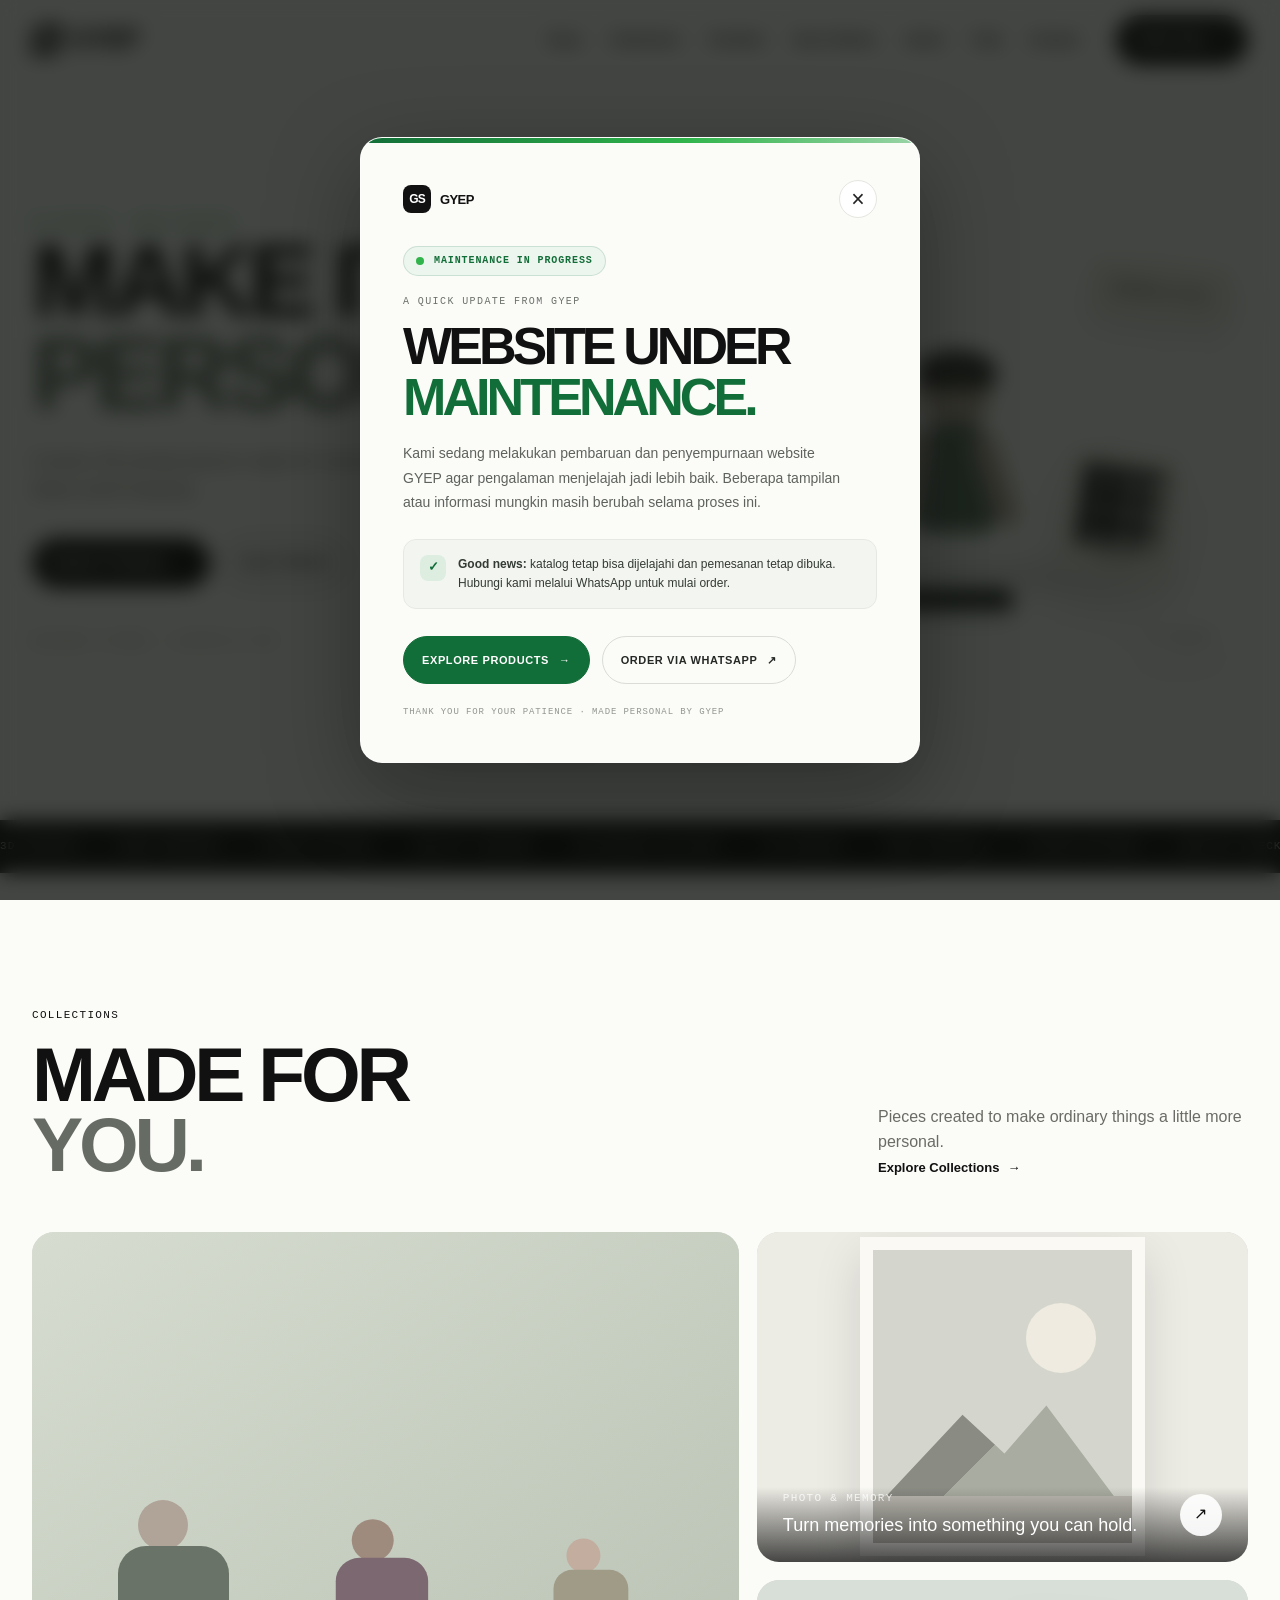
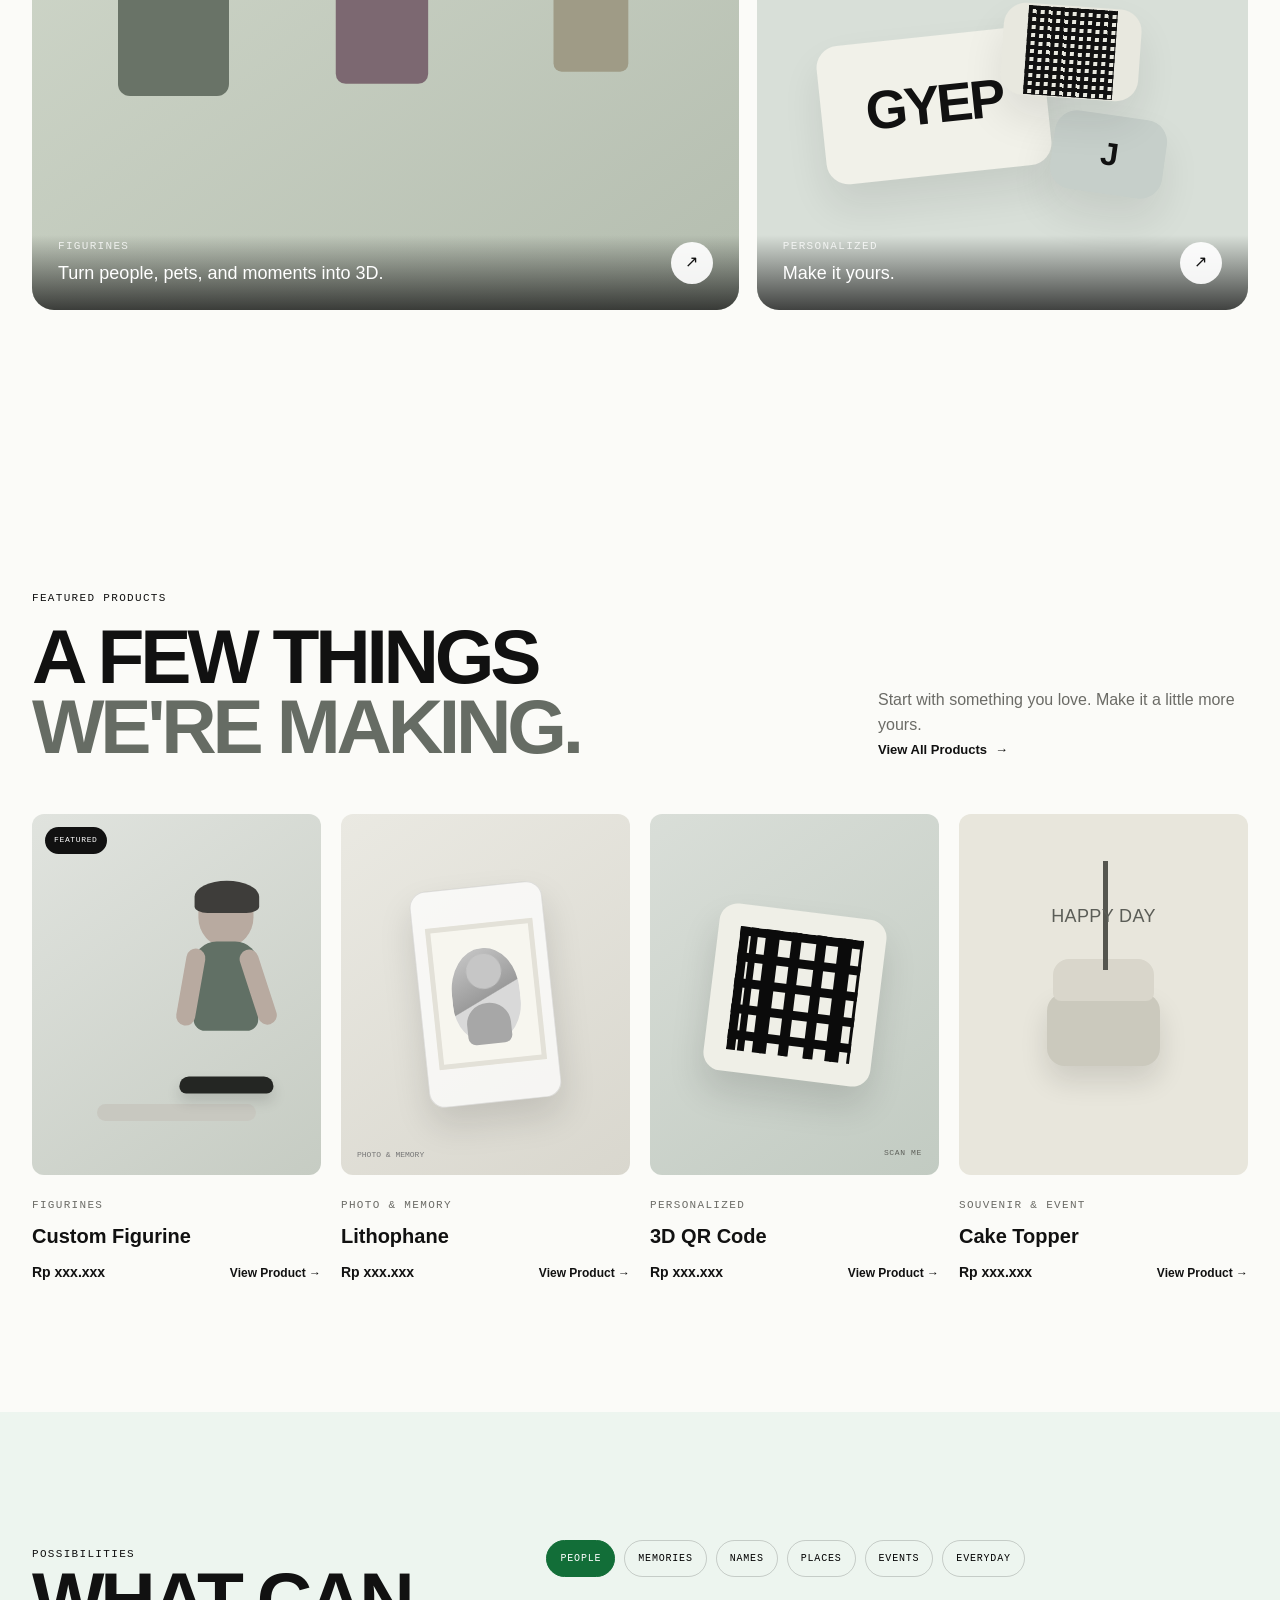
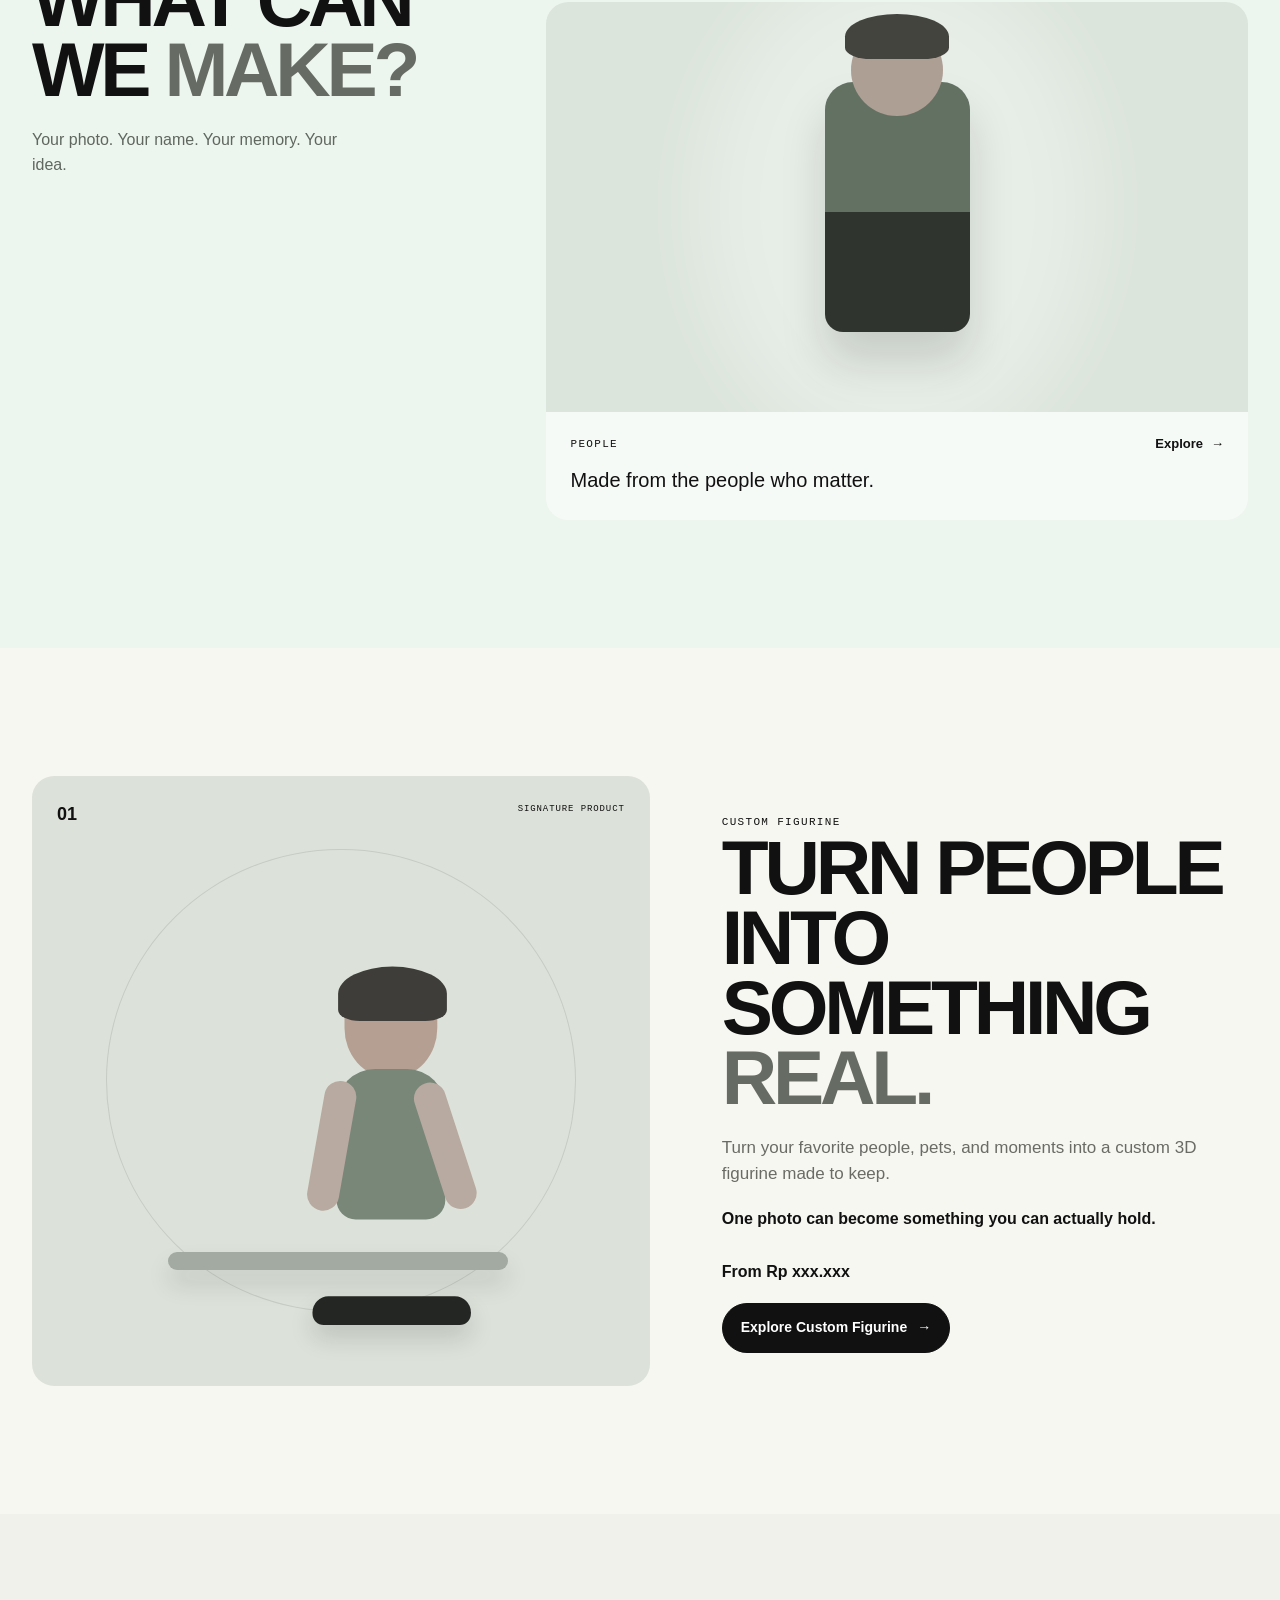
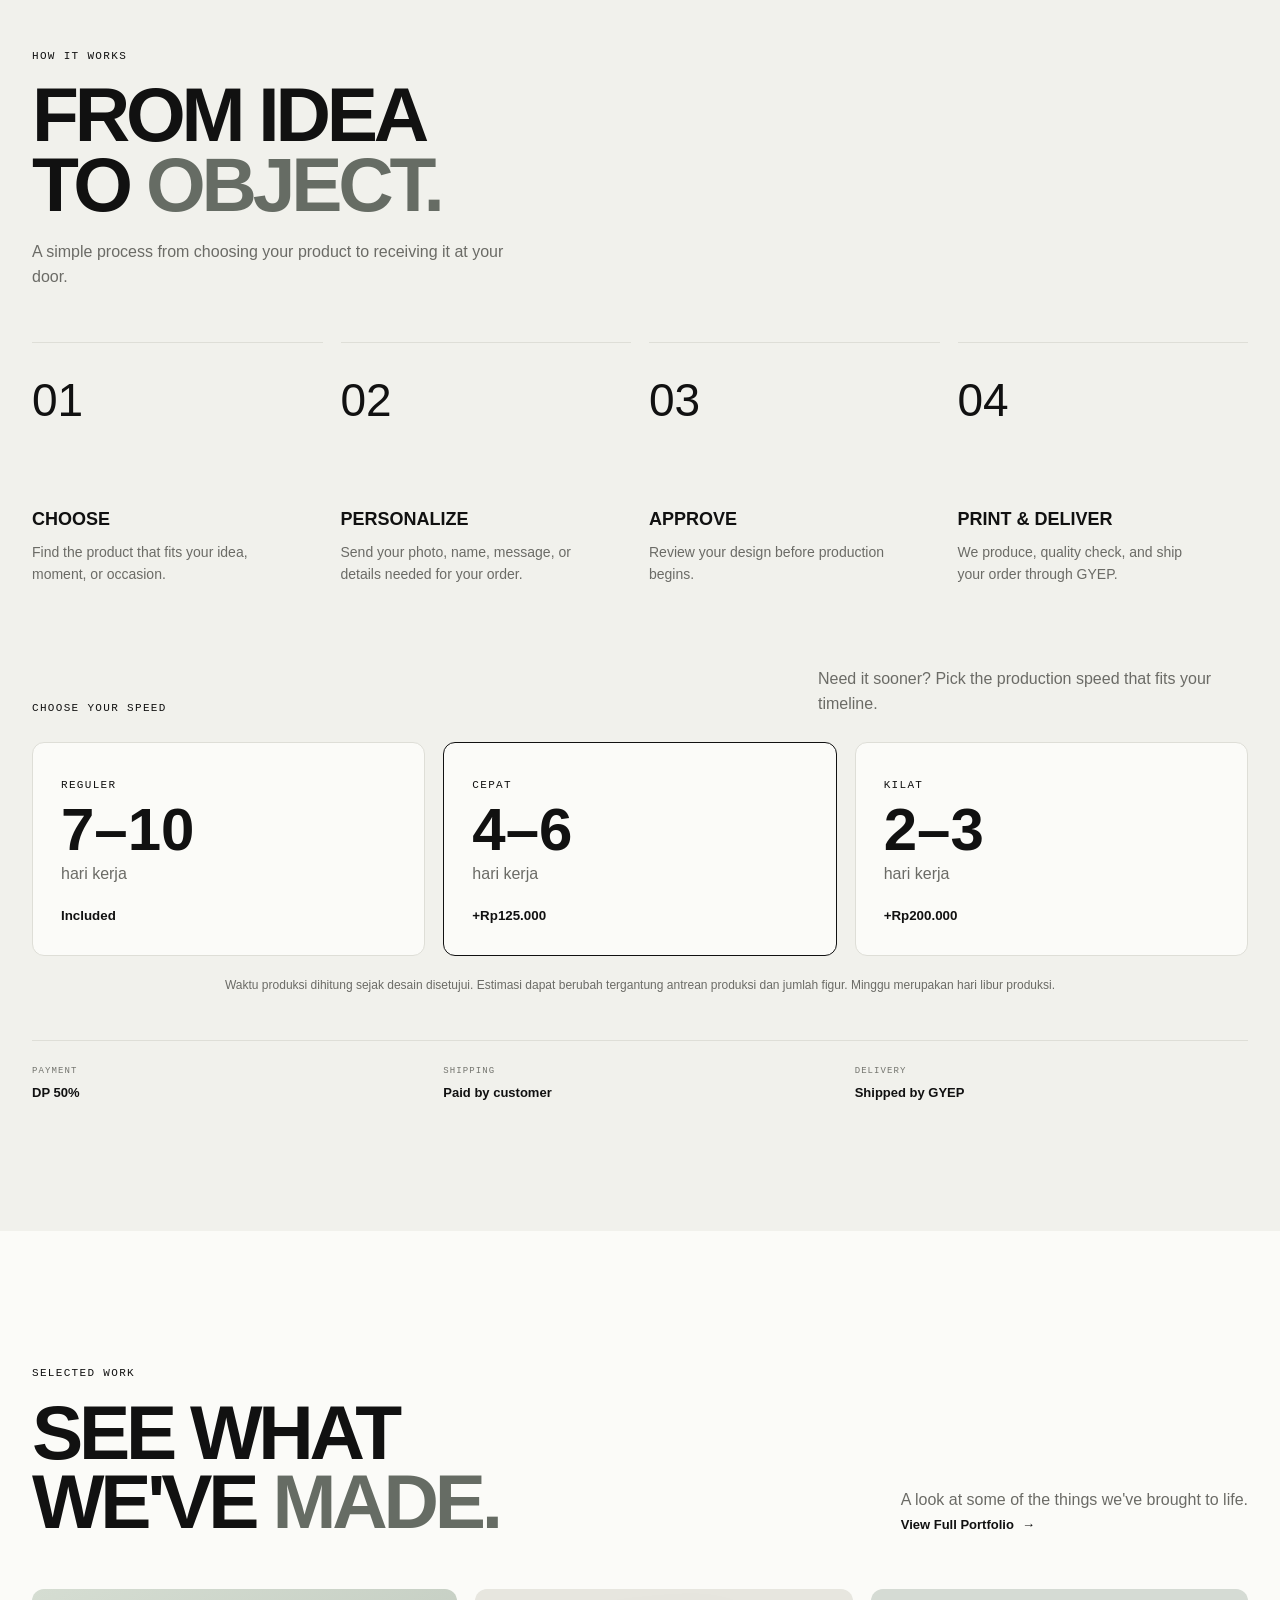
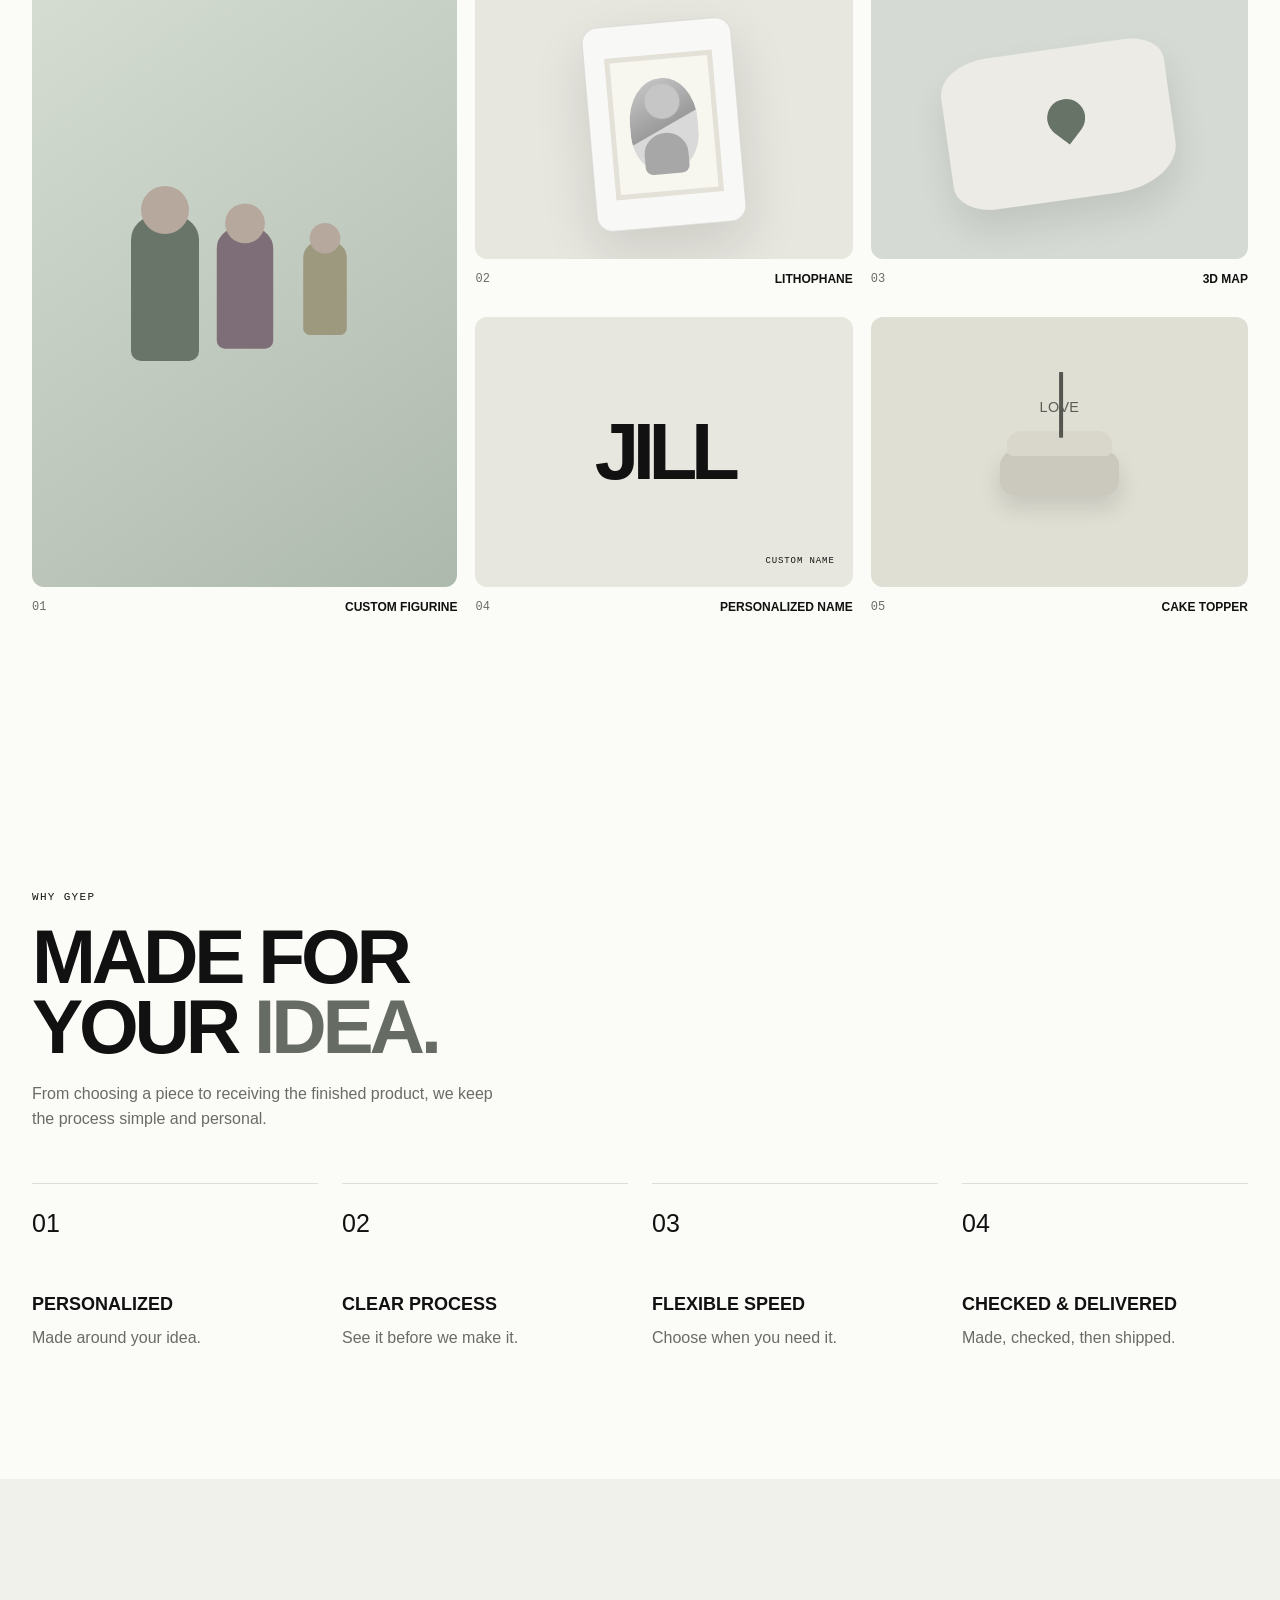
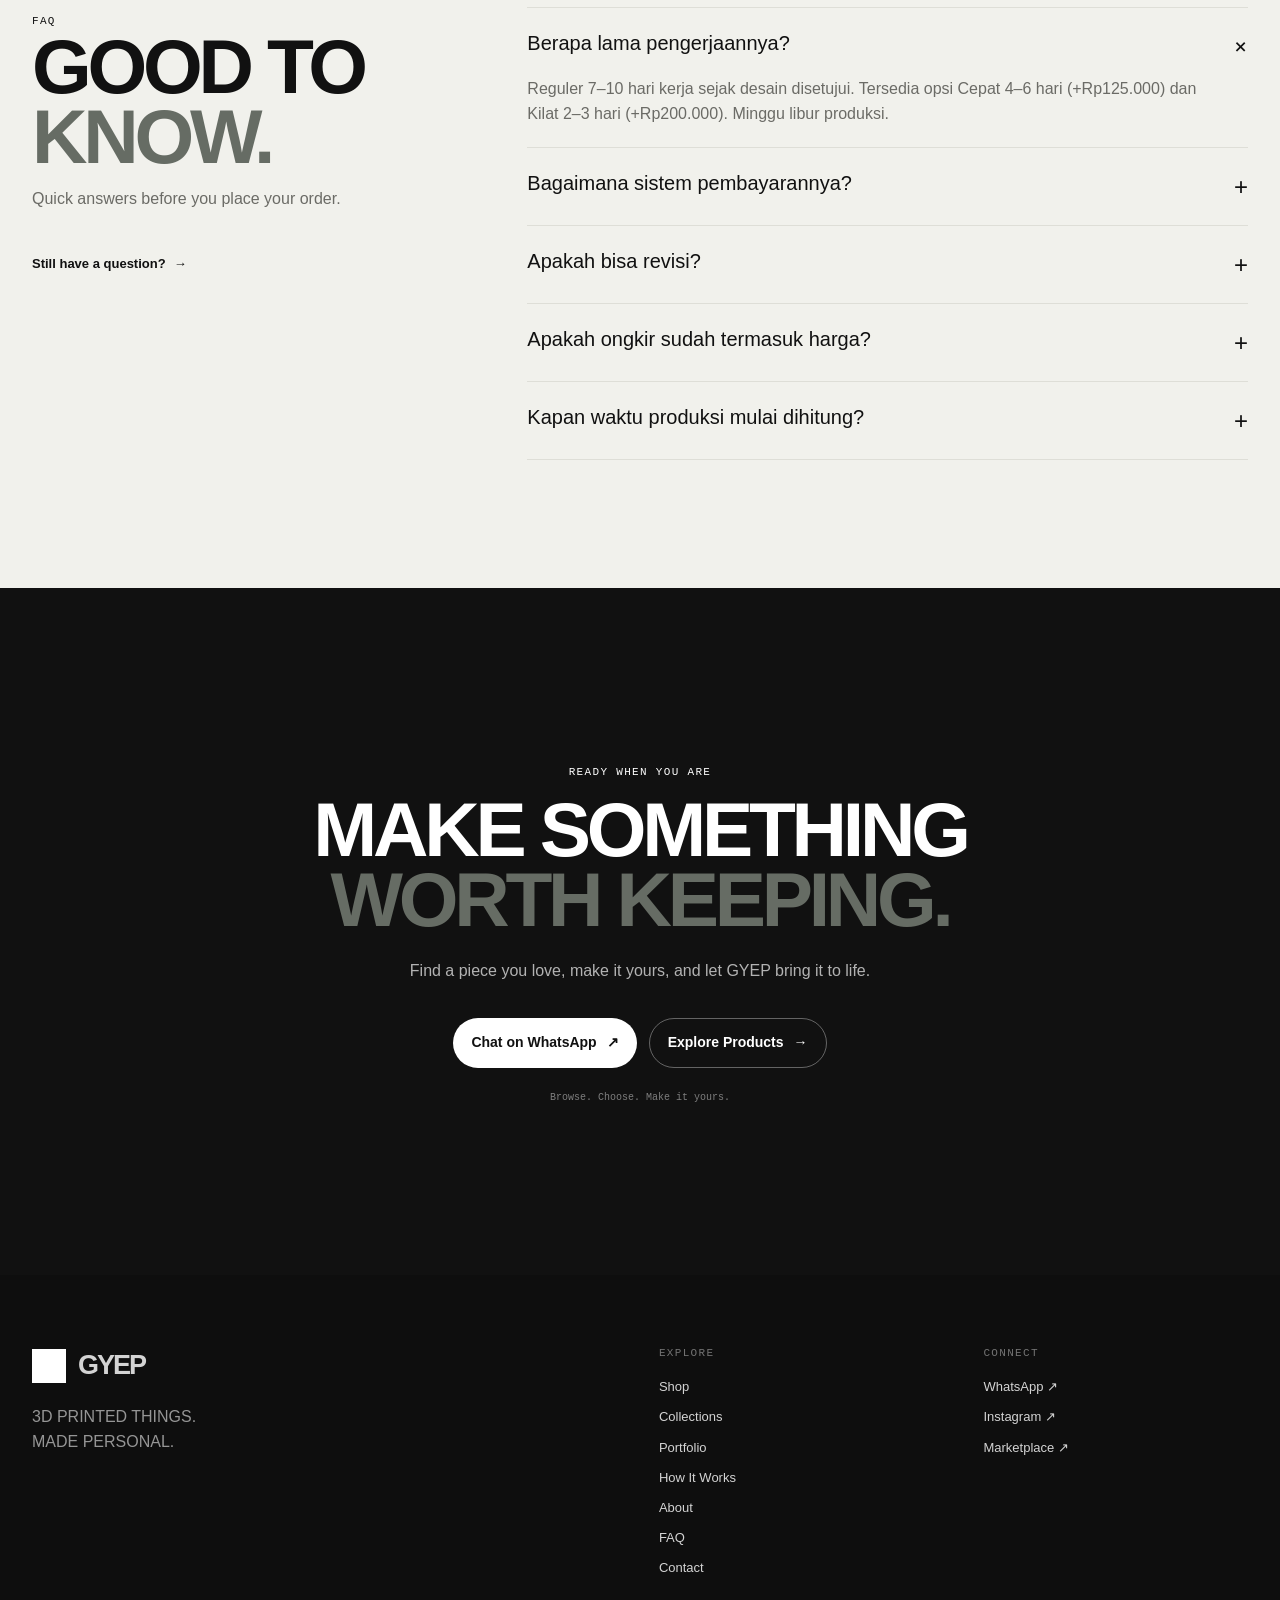
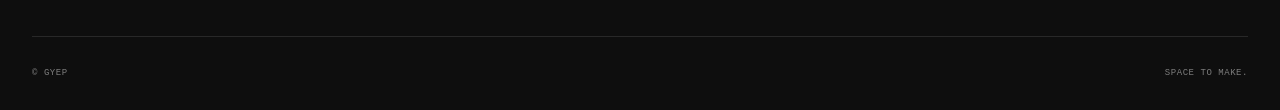
==== commit 51bd68b8: "Update index.html" ====
--- a/index.html
+++ b/index.html
@@ -5,13 +5,14 @@
   <meta name="viewport" content="width=device-width, initial-scale=1">
   <meta name="theme-color" content="#111111">
   <meta name="robots" content="index,follow">
-  <meta name="description" content="GYEP — 3D printed things made personal.">
+  <meta name="description" content="GYEP - 3D printed things made personal.">
   <title>GYEP - Make It Personal.</title>
   <link rel="icon" href="assets/logo/gyep-monogram-black.png" type="image/png">
 
   <link rel="preconnect" href="https://fonts.gstatic.com" crossorigin>
   <link href="https://fonts.googleapis.com/css2?family=DM+Mono:wght@400;500&family=Inter:wght@400;500;600;700&family=Space+Grotesk:wght@500;600;700&display=swap" rel="stylesheet">
   <link rel="stylesheet" href="css/style.css">
+  <link rel="stylesheet" href="css/maintenance-modal.css">
 </head>
 <body>
   <a class="skip-link" href="#main-content">Skip to content</a>
@@ -541,5 +542,6 @@
   </footer>
 
   <script src="js/main.js"></script>
+  <script src="js/maintenance-modal.js"></script>
 </body>
 </html>
--- a/css/maintenance-modal.css
+++ b/css/maintenance-modal.css
@@ -0,0 +1,234 @@
+/* GYEP service notice modal */
+.maintenance-overlay {
+  position: fixed;
+  inset: 0;
+  z-index: 12000;
+  display: grid;
+  place-items: center;
+  padding: 20px;
+  background: rgba(8, 12, 9, .76);
+  -webkit-backdrop-filter: blur(10px) saturate(115%);
+  backdrop-filter: blur(10px) saturate(115%);
+  opacity: 0;
+  visibility: hidden;
+  transition: opacity .28s ease, visibility .28s ease;
+}
+.maintenance-overlay.is-visible {
+  opacity: 1;
+  visibility: visible;
+}
+.maintenance-dialog {
+  position: relative;
+  width: min(100%, 560px);
+  overflow: hidden;
+  color: #111;
+  background: #FBFBF8;
+  border: 1px solid rgba(255,255,255,.5);
+  border-radius: 22px;
+  box-shadow: 0 28px 90px rgba(0,0,0,.34);
+  transform: translateY(18px) scale(.985);
+  transition: transform .32s cubic-bezier(.22,1,.36,1);
+}
+.maintenance-overlay.is-visible .maintenance-dialog {
+  transform: translateY(0) scale(1);
+}
+.maintenance-dialog::before {
+  content: "";
+  position: absolute;
+  inset: 0 0 auto;
+  height: 5px;
+  background: linear-gradient(90deg, #126E38 0%, #30B44B 58%, #9BD4A8 100%);
+}
+.maintenance-dialog-inner {
+  padding: clamp(25px, 5vw, 42px);
+}
+.maintenance-topline {
+  display: flex;
+  align-items: center;
+  justify-content: space-between;
+  gap: 14px;
+  margin-bottom: 28px;
+}
+.maintenance-brand {
+  display: inline-flex;
+  align-items: center;
+  gap: 9px;
+  color: #111;
+  font: 700 13px/1 "Space Grotesk", sans-serif;
+  letter-spacing: -.045em;
+}
+.maintenance-brand-mark {
+  display: grid;
+  width: 28px;
+  height: 28px;
+  place-items: center;
+  color: #fff;
+  background: #111;
+  border-radius: 8px;
+  font-size: 12px;
+  letter-spacing: -.08em;
+}
+.maintenance-close {
+  display: grid;
+  width: 38px;
+  height: 38px;
+  flex: 0 0 auto;
+  place-items: center;
+  border: 1px solid #E5E6E0;
+  border-radius: 50%;
+  color: #222;
+  background: #fff;
+  font: 400 23px/1 Inter, sans-serif;
+  cursor: pointer;
+  transition: background .2s ease, border-color .2s ease, transform .2s ease;
+}
+.maintenance-close:hover {
+  background: #EDF5EF;
+  border-color: rgba(18,110,56,.3);
+  transform: rotate(90deg);
+}
+.maintenance-status {
+  display: inline-flex;
+  align-items: center;
+  gap: 10px;
+  margin-bottom: 19px;
+  padding: 9px 12px;
+  border: 1px solid rgba(18,110,56,.16);
+  border-radius: 999px;
+  color: #126E38;
+  background: #EDF5EF;
+  font: 700 10px/1 "DM Mono", monospace;
+  letter-spacing: .09em;
+  text-transform: uppercase;
+}
+.maintenance-status-dot {
+  position: relative;
+  width: 8px;
+  height: 8px;
+  flex: 0 0 auto;
+  border-radius: 50%;
+  background: #30B44B;
+  box-shadow: 0 0 0 0 rgba(48,180,75,.5);
+  animation: maintenance-pulse 1.5s ease-out infinite;
+}
+@keyframes maintenance-pulse {
+  0% { box-shadow: 0 0 0 0 rgba(48,180,75,.45); opacity: 1; }
+  65% { box-shadow: 0 0 0 8px rgba(48,180,75,0); opacity: .9; }
+  100% { box-shadow: 0 0 0 0 rgba(48,180,75,0); opacity: 1; }
+}
+.maintenance-eyebrow {
+  display: block;
+  margin-bottom: 12px;
+  color: #6B716B;
+  font: 500 10px/1.4 "DM Mono", monospace;
+  letter-spacing: .14em;
+  text-transform: uppercase;
+}
+.maintenance-title {
+  max-width: 470px;
+  margin: 0;
+  color: #111;
+  font: 700 clamp(34px, 7vw, 52px)/.98 "Space Grotesk", sans-serif;
+  letter-spacing: -.075em;
+  text-transform: uppercase;
+}
+.maintenance-title em {
+  color: #126E38;
+  font-style: normal;
+}
+.maintenance-copy {
+  max-width: 450px;
+  margin: 18px 0 0;
+  color: #5E635E;
+  font: 400 14px/1.75 Inter, sans-serif;
+}
+.maintenance-note {
+  display: flex;
+  align-items: flex-start;
+  gap: 12px;
+  margin-top: 24px;
+  padding: 15px 16px;
+  border: 1px solid #E6E9E3;
+  border-radius: 13px;
+  background: #F3F5F0;
+  color: #343A34;
+  font: 500 12px/1.6 Inter, sans-serif;
+}
+.maintenance-note-icon {
+  display: grid;
+  width: 26px;
+  height: 26px;
+  flex: 0 0 auto;
+  place-items: center;
+  border-radius: 8px;
+  color: #126E38;
+  background: #DDEEE1;
+  font-size: 13px;
+  font-weight: 700;
+}
+.maintenance-actions {
+  display: flex;
+  flex-wrap: wrap;
+  align-items: center;
+  gap: 12px;
+  margin-top: 27px;
+}
+.maintenance-primary,
+.maintenance-secondary {
+  min-height: 48px;
+  display: inline-flex;
+  align-items: center;
+  justify-content: center;
+  gap: 10px;
+  padding: 0 18px;
+  border-radius: 999px;
+  text-decoration: none;
+  font: 700 11px/1 Inter, sans-serif;
+  letter-spacing: .055em;
+  text-transform: uppercase;
+  transition: background .2s ease, color .2s ease, border-color .2s ease, transform .2s ease;
+  cursor: pointer;
+}
+.maintenance-primary {
+  color: #fff;
+  background: #126E38;
+  border: 1px solid #126E38;
+}
+.maintenance-primary:hover {
+  background: #0D4D29;
+  border-color: #0D4D29;
+  transform: translateY(-1px);
+}
+.maintenance-secondary {
+  color: #252925;
+  background: transparent;
+  border: 1px solid #D9DDD6;
+}
+.maintenance-secondary:hover {
+  color: #126E38;
+  border-color: rgba(18,110,56,.4);
+  background: #EDF5EF;
+}
+.maintenance-footnote {
+  margin: 22px 0 0;
+  color: #929790;
+  font: 500 9px/1.5 "DM Mono", monospace;
+  letter-spacing: .1em;
+  text-transform: uppercase;
+}
+body.maintenance-modal-open { overflow: hidden; }
+@media (max-width: 520px) {
+  .maintenance-overlay { padding: 14px; }
+  .maintenance-dialog { border-radius: 18px; }
+  .maintenance-dialog-inner { padding: 25px 22px 24px; }
+  .maintenance-topline { margin-bottom: 24px; }
+  .maintenance-title { font-size: clamp(32px, 10vw, 43px); }
+  .maintenance-copy { font-size: 13px; line-height: 1.7; }
+  .maintenance-actions { display: grid; grid-template-columns: 1fr; }
+  .maintenance-primary, .maintenance-secondary { width: 100%; }
+}
+@media (prefers-reduced-motion: reduce) {
+  .maintenance-status-dot { animation: none; }
+  .maintenance-overlay, .maintenance-dialog, .maintenance-close,
+  .maintenance-primary, .maintenance-secondary { transition: none; }
+}
